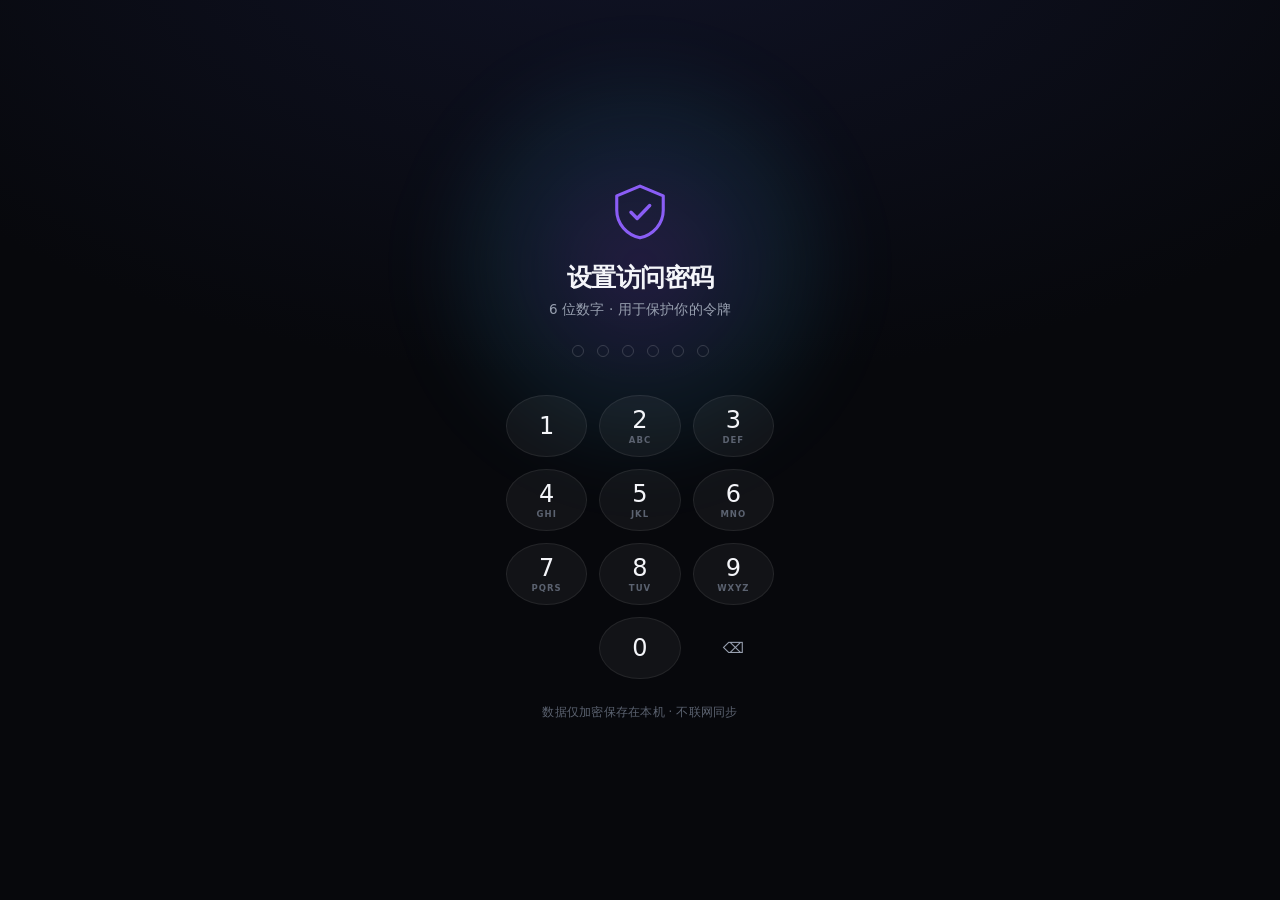
==== docs/index.html @ 22f5295c "chore: 增加 docs/ 供 GitHub Pages 在线托管 Web 版" ====
<!DOCTYPE html>
<html lang="zh-CN">
<head>
<meta charset="UTF-8">
<meta name="viewport" content="width=device-width, initial-scale=1, viewport-fit=cover, maximum-scale=1, user-scalable=no">
<meta name="theme-color" content="#08090d">
<meta name="apple-mobile-web-app-capable" content="yes">
<meta name="apple-mobile-web-app-status-bar-style" content="black-translucent">
<meta name="apple-mobile-web-app-title" content="令牌库">
<meta name="mobile-web-app-capable" content="yes">
<meta name="format-detection" content="telephone=no">
<title>令牌库 · TokenVault</title>
<link rel="manifest" href="manifest.webmanifest">
<link rel="icon" href="icon.svg" type="image/svg+xml">
<link rel="apple-touch-icon" href="icon.svg">
<link rel="stylesheet" href="styles.css">
</head>
<body>

<!-- ══════════════ 启动/解锁层 ══════════════ -->
<div id="lockScreen" class="lock-screen">
  <div class="lock-aura"></div>
  <div class="lock-inner">
    <div class="brand-mark" id="brandMark">
      <svg viewBox="0 0 48 48" fill="none" aria-hidden="true">
        <defs>
          <linearGradient id="bg1" x1="0" y1="0" x2="48" y2="48">
            <stop offset="0" stop-color="#8b5cf6"/>
            <stop offset="1" stop-color="#38bdf8"/>
          </linearGradient>
        </defs>
        <path d="M24 4 6 11.5v11.2C6 33.1 13.6 41.6 24 44c10.4-2.4 18-10.9 18-21.3V11.5L24 4Z"
              stroke="url(#bg1)" stroke-width="2.4" stroke-linejoin="round"/>
        <path d="M17 24.2l4.8 4.8L31.5 19" stroke="url(#bg1)" stroke-width="2.6"
              stroke-linecap="round" stroke-linejoin="round"/>
      </svg>
    </div>

    <h1 class="lock-title" id="lockTitle">令牌库</h1>
    <p class="lock-sub" id="lockSub">输入访问密码</p>

    <div class="pin-dots" id="pinDots">
      <i></i><i></i><i></i><i></i><i></i><i></i>
    </div>
    <div class="pin-error" id="pinError"></div>

    <div class="keypad" id="keypad">
      <button data-k="1">1</button>
      <button data-k="2">2<em>ABC</em></button>
      <button data-k="3">3<em>DEF</em></button>
      <button data-k="4">4<em>GHI</em></button>
      <button data-k="5">5<em>JKL</em></button>
      <button data-k="6">6<em>MNO</em></button>
      <button data-k="7">7<em>PQRS</em></button>
      <button data-k="8">8<em>TUV</em></button>
      <button data-k="9">9<em>WXYZ</em></button>
      <button data-k="bio" class="key-ghost" id="bioBtn" hidden>指纹</button>
      <button data-k="0" data-zero>0</button>
      <button data-k="del" class="key-ghost">⌫</button>
    </div>
    <p class="lock-foot">数据仅加密保存在本机 · 不联网同步</p>
  </div>
</div>

<!-- ══════════════ 主应用 ══════════════ -->
<div id="app" class="app" hidden>

  <header class="topbar" id="topbar">
    <div class="topbar-row">
      <div class="topbar-title">
        <span class="eyebrow" id="eyebrow">全部令牌</span>
        <h1 id="pageTitle">令牌库<span class="count" id="vaultCount">0</span></h1>
      </div>
      <div class="topbar-actions">
        <button class="icon-btn" id="searchBtn" aria-label="搜索">
          <svg viewBox="0 0 24 24"><circle cx="11" cy="11" r="7"/><path d="M20 20l-3.6-3.6"/></svg>
        </button>
        <button class="icon-btn" id="settingsBtn" aria-label="设置">
          <svg viewBox="0 0 24 24"><circle cx="12" cy="12" r="3.2"/>
            <path d="M19.4 14.2a1.7 1.7 0 0 0 .34 1.87l.06.06a2 2 0 1 1-2.84 2.84l-.06-.06a1.7 1.7 0 0 0-1.87-.34 1.7 1.7 0 0 0-1.03 1.56V21a2 2 0 1 1-4 0v-.09A1.7 1.7 0 0 0 8.9 19.3a1.7 1.7 0 0 0-1.87.34l-.06.06a2 2 0 1 1-2.84-2.84l.06-.06a1.7 1.7 0 0 0 .34-1.87 1.7 1.7 0 0 0-1.56-1.03H3a2 2 0 1 1 0-4h.09A1.7 1.7 0 0 0 4.7 8.9a1.7 1.7 0 0 0-.34-1.87l-.06-.06a2 2 0 1 1 2.84-2.84l.06.06a1.7 1.7 0 0 0 1.87.34H9.1a1.7 1.7 0 0 0 1.03-1.56V3a2 2 0 1 1 4 0v.09a1.7 1.7 0 0 0 1.03 1.56 1.7 1.7 0 0 0 1.87-.34l.06-.06a2 2 0 1 1 2.84 2.84l-.06.06a1.7 1.7 0 0 0-.34 1.87v.09a1.7 1.7 0 0 0 1.56 1.03H21a2 2 0 1 1 0 4h-.09a1.7 1.7 0 0 0-1.51 1.03Z"/>
          </svg>
        </button>
      </div>
    </div>

    <div class="searchbar" id="searchbar" hidden>
      <svg class="sb-icon" viewBox="0 0 24 24"><circle cx="11" cy="11" r="7"/><path d="M20 20l-3.6-3.6"/></svg>
      <input id="searchInput" type="search" placeholder="搜索平台或账号…" autocomplete="off" spellcheck="false">
      <button class="sb-clear" id="searchClear">取消</button>
    </div>

    <div class="chips" id="filterChips">
      <button class="chip is-on" data-filter="all">全部</button>
      <button class="chip" data-filter="favorite">收藏</button>
      <button class="chip" data-filter="code">动态码</button>
      <button class="chip" data-filter="note">密钥本</button>
    </div>
  </header>

  <main class="list" id="list"></main>

  <div class="empty" id="emptyState" hidden>
    <div class="empty-art">
      <svg viewBox="0 0 120 120" fill="none">
        <circle cx="60" cy="60" r="46" stroke="rgba(255,255,255,.07)" stroke-width="1.5"/>
        <circle cx="60" cy="60" r="32" stroke="rgba(255,255,255,.05)" stroke-width="1.5" stroke-dasharray="4 6"/>
        <rect x="42" y="52" width="36" height="30" rx="8" stroke="rgba(139,92,246,.55)" stroke-width="2"/>
        <path d="M50 52v-6a10 10 0 0 1 20 0v6" stroke="rgba(56,189,248,.6)" stroke-width="2" stroke-linecap="round"/>
        <circle cx="60" cy="66" r="3" fill="rgba(139,92,246,.8)"/>
      </svg>
    </div>
    <h2 id="emptyTitle">还没有令牌</h2>
    <p id="emptyDesc">点击右下角 + 添加你的第一个验证器</p>
  </div>

  <button class="fab" id="fab" aria-label="添加令牌">
    <svg viewBox="0 0 24 24"><path d="M12 5v14M5 12h14"/></svg>
  </button>

  <nav class="tabbar" id="tabbar">
    <button class="tab is-on" data-tab="vault">
      <svg viewBox="0 0 24 24"><rect x="3.5" y="4.5" width="17" height="15" rx="4"/><path d="M7.5 10h9M7.5 14.5h5.5"/></svg>
      <span>令牌</span>
    </button>
    <button class="tab" data-tab="generator">
      <svg viewBox="0 0 24 24"><path d="M12 3.5 4 7v5.5c0 4.6 3.4 8.3 8 9.5 4.6-1.2 8-4.9 8-9.5V7l-8-3.5Z"/><path d="M9.2 12.2l2 2 3.6-3.9"/></svg>
      <span>安全</span>
    </button>
    <button class="tab" data-tab="settings">
      <svg viewBox="0 0 24 24"><circle cx="12" cy="12" r="3.2"/><path d="M12 3v2.2M12 18.8V21M3 12h2.2M18.8 12H21M5.6 5.6l1.6 1.6M16.8 16.8l1.6 1.6M18.4 5.6l-1.6 1.6M7.2 16.8l-1.6 1.6"/></svg>
      <span>设置</span>
    </button>
  </nav>
</div>

<!-- ══════════════ 详情面板 ══════════════ -->
<div class="sheet-scrim" id="detailScrim" hidden></div>
<section class="sheet sheet-detail" id="detailSheet" hidden>
  <div class="sheet-grab"></div>
  <div class="detail-head">
    <div class="detail-icon" id="detailIcon"></div>
    <div class="detail-meta">
      <h2 id="detailName">—</h2>
      <p id="detailAccount">—</p>
    </div>
    <button class="icon-btn" id="detailClose" aria-label="关闭">
      <svg viewBox="0 0 24 24"><path d="M6 6l12 12M18 6L6 18"/></svg>
    </button>
  </div>

  <div class="detail-code-wrap" id="detailCodeWrap">
    <div class="detail-code" id="detailCode">000 000</div>
    <div class="detail-ring" id="detailRing">
      <svg viewBox="0 0 44 44">
        <circle class="ring-bg" cx="22" cy="22" r="18"/>
        <circle class="ring-fg" cx="22" cy="22" r="18" id="detailRingFg"/>
      </svg>
      <span id="detailRemain">30</span>
    </div>
  </div>
  <div class="detail-progress"><i id="detailBar"></i></div>
  <p class="detail-hint" id="detailHint">轻点验证码复制</p>

  <div class="detail-rows" id="detailRows"></div>

  <div class="detail-actions">
    <button class="btn btn-ghost" id="detailCopySecret">复制密钥</button>
    <button class="btn btn-ghost" id="detailEdit">编辑</button>
    <button class="btn btn-danger-ghost" id="detailDelete">删除</button>
  </div>
</section>

<!-- ══════════════ 添加/编辑面板 ══════════════ -->
<div class="sheet-scrim" id="editorScrim" hidden></div>
<section class="sheet sheet-editor" id="editorSheet" hidden>
  <div class="sheet-grab"></div>
  <div class="editor-head">
    <button class="text-btn" id="editorCancel">取消</button>
    <h2 id="editorTitle">添加令牌</h2>
    <button class="text-btn accent" id="editorSave">保存</button>
  </div>

  <div class="editor-scroll">
    <div class="seg" id="editorSeg">
      <button class="is-on" data-kind="code">动态验证码</button>
      <button data-kind="note">密钥笔记</button>
    </div>

    <label class="field-label">选择平台</label>
    <div class="platform-grid" id="platformGrid"></div>

    <div class="field">
      <label>名称 / 平台</label>
      <input id="fName" type="text" placeholder="例如 Google" autocomplete="off">
    </div>
    <div class="field">
      <label>账号</label>
      <input id="fAccount" type="text" placeholder="you@example.com" autocomplete="off" spellcheck="false">
    </div>

    <div class="field" id="secretField">
      <label>密钥 <em id="secretHint">Base32，空格自动忽略</em></label>
      <div class="input-with-btn">
        <input id="fSecret" type="text" placeholder="JBSWY3DPEHPK3PXP" autocomplete="off"
               spellcheck="false" autocapitalize="characters">
        <button class="mini-btn" id="pasteSecret">粘贴</button>
      </div>
    </div>

    <div class="field" id="noteField" hidden>
      <label>内容</label>
      <textarea id="fNote" rows="6" placeholder="API Key / 恢复码 / 备注…" spellcheck="false"></textarea>
    </div>

    <button class="adv-toggle" id="advToggle">
      <span>高级参数</span>
      <svg viewBox="0 0 24 24"><path d="M6 9l6 6 6-6"/></svg>
    </button>
    <div class="adv-body" id="advBody" hidden>
      <div class="adv-grid">
        <div class="field">
          <label>位数</label>
          <select id="fDigits">
            <option value="6">6 位</option>
            <option value="8">8 位</option>
            <option value="5">5 位（Steam）</option>
          </select>
        </div>
        <div class="field">
          <label>周期（秒）</label>
          <select id="fPeriod">
            <option value="30">30 秒</option>
            <option value="60">60 秒</option>
          </select>
        </div>
      </div>
      <div class="field">
        <label>算法</label>
        <select id="fAlgo">
          <option value="SHA1">SHA-1（默认）</option>
          <option value="SHA256">SHA-256</option>
          <option value="SHA512">SHA-512</option>
        </select>
      </div>
    </div>
  </div>
</section>

<!-- ══════════════ 设置面板 ══════════════ -->
<div class="modal-scrim" id="modalScrim" hidden>
  <div class="modal" id="modal">
    <h3 id="modalTitle">标题</h3>
    <p id="modalBody">内容</p>
    <div class="modal-input-wrap" id="modalInputWrap" hidden>
      <input id="modalInput" type="password" autocomplete="off">
    </div>
    <div class="modal-actions">
      <button class="btn btn-ghost" id="modalCancel">取消</button>
      <button class="btn btn-primary" id="modalOk">确定</button>
    </div>
  </div>
</div>

<div class="toast-stack" id="toastStack"></div>

<script src="app.js"></script>
<script>
  // 仅在 https/localhost 下注册离线缓存（file:// 不支持 SW）
  if ('serviceWorker' in navigator && window.isSecureContext && location.protocol.startsWith('http')) {
    window.addEventListener('load', () => {
      navigator.serviceWorker.register('sw.js').catch(() => {});
    });
  }
</script>
</body>
</html>
---- docs/styles.css ----
/* ═══════════════════════════════════════════════════
   令牌库 TokenVault — Design System
   ═══════════════════════════════════════════════════ */

*, *::before, *::after { box-sizing: border-box; -webkit-tap-highlight-color: transparent; }

/* hidden 属性必须永远生效——面板都设了 display:flex/grid，会覆盖默认的 display:none */
[hidden] { display: none !important; }

:root {
  --bg:        #07080c;
  --bg-grad-1: #101326;
  --bg-grad-2: #071018;
  --surface:      rgba(255,255,255,.048);
  --surface-hi:   rgba(255,255,255,.085);
  --surface-sink: rgba(255,255,255,.025);
  --border:       rgba(255,255,255,.075);
  --border-hi:    rgba(255,255,255,.16);
  --text:   #f4f5f9;
  --text-2: #98a0b0;
  --text-3: #5b6270;
  --accent:   #8b5cf6;
  --accent-2: #38bdf8;
  --accent-soft: rgba(139,92,246,.16);
  --danger: #ff5f6d;
  --ok:     #2fd6a3;
  --warn:   #fbbf24;
  --r-xs: 10px; --r-sm: 14px; --r-md: 20px; --r-lg: 26px; --r-xl: 34px;
  --shadow-card: 0 1px 0 rgba(255,255,255,.055) inset, 0 10px 30px -12px rgba(0,0,0,.85);
  --shadow-float: 0 24px 60px -20px rgba(0,0,0,.9), 0 1px 0 rgba(255,255,255,.07) inset;
  --ease: cubic-bezier(.22,1,.36,1);
  --ease-in-out: cubic-bezier(.65,0,.35,1);
  --safe-top: env(safe-area-inset-top, 0px);
  --safe-bottom: env(safe-area-inset-bottom, 0px);
  --font: -apple-system, BlinkMacSystemFont, "SF Pro Display", "Segoe UI Variable",
          "Segoe UI", "PingFang SC", "Hiragino Sans GB", "Microsoft YaHei UI",
          system-ui, sans-serif;
  --mono: "SF Mono", ui-monospace, "JetBrains Mono", "Cascadia Mono", Menlo, monospace;
}

html[data-theme="light"] {
  --bg:        #f6f7fb;
  --bg-grad-1: #e8ecfb;
  --bg-grad-2: #f2f9ff;
  --surface:      rgba(255,255,255,.82);
  --surface-hi:   rgba(255,255,255,.95);
  --surface-sink: rgba(15,23,42,.035);
  --border:       rgba(15,23,42,.075);
  --border-hi:    rgba(15,23,42,.14);
  --text:   #10131c;
  --text-2: #5c6575;
  --text-3: #98a1b1;
  --accent:   #6d3ff5;
  --accent-2: #0ea5e9;
  --accent-soft: rgba(109,63,245,.1);
  --shadow-card: 0 1px 0 rgba(255,255,255,.9) inset, 0 8px 24px -14px rgba(15,23,42,.35);
  --shadow-float: 0 24px 60px -24px rgba(15,23,42,.4), 0 1px 0 rgba(255,255,255,.8) inset;
}

html, body {
  margin: 0; padding: 0; height: 100%;
  background: var(--bg);
  color: var(--text);
  font-family: var(--font);
  overscroll-behavior: none;
  -webkit-font-smoothing: antialiased;
  text-rendering: optimizeLegibility;
}

body::before {
  content: ""; position: fixed; inset: -30% -10% auto -10%; height: 90vh; z-index: -2;
  background:
    radial-gradient(46% 58% at 22% 8%,  var(--bg-grad-1) 0%, transparent 70%),
    radial-gradient(48% 52% at 84% 2%,  var(--bg-grad-2) 0%, transparent 68%);
  filter: blur(46px); opacity: .95; pointer-events: none;
}
html[data-theme="light"] body::before { opacity: .8; }

button, input, select, textarea { font-family: inherit; color: inherit; }
button { border: 0; background: none; cursor: pointer; padding: 0; }
input, textarea, select { -webkit-appearance: none; appearance: none; }
::-webkit-scrollbar { width: 0; height: 0; }

/* ─────────── 锁屏 ─────────── */
.lock-screen {
  position: fixed; inset: 0; z-index: 900; display: grid; place-items: center;
  padding: calc(var(--safe-top) + 20px) 24px calc(var(--safe-bottom) + 20px);
  background: radial-gradient(120% 90% at 50% -10%, var(--bg-grad-1) 0%, var(--bg) 58%);
  transition: opacity .42s var(--ease), transform .42s var(--ease);
}
.lock-screen.is-out { opacity: 0; transform: scale(1.04); pointer-events: none; }
.lock-aura {
  position: absolute; width: 460px; height: 460px; top: 4%; left: 50%; translate: -50% 0;
  background: radial-gradient(circle, rgba(139,92,246,.22) 0%, rgba(56,189,248,.09) 42%, transparent 68%);
  filter: blur(30px); pointer-events: none; animation: auraPulse 7s var(--ease-in-out) infinite;
}
@keyframes auraPulse { 0%,100% { opacity: .7; transform: scale(1); } 50% { opacity: 1; transform: scale(1.1); } }

.lock-inner { width: 100%; max-width: 320px; display: flex; flex-direction: column; align-items: center; position: relative; }
.brand-mark { width: 62px; height: 62px; margin-bottom: 18px; }
.brand-mark svg { width: 100%; height: 100%; }
.brand-mark.shake { animation: shake .42s var(--ease-in-out); }
@keyframes shake {
  0%,100% { transform: translateX(0); } 20% { transform: translateX(-9px); }
  40% { transform: translateX(8px); } 60% { transform: translateX(-5px); } 80% { transform: translateX(4px); }
}
.lock-title { margin: 0; font-size: 25px; font-weight: 680; letter-spacing: -.02em; }
.lock-sub { margin: 7px 0 26px; font-size: 13.5px; color: var(--text-2); letter-spacing: .01em; }

.pin-dots { display: flex; gap: 13px; margin-bottom: 10px; }
.pin-dots i {
  width: 12px; height: 12px; border-radius: 50%; background: transparent;
  border: 1.6px solid var(--border-hi); transition: all .2s var(--ease);
}
.pin-dots i.on { background: var(--text); border-color: var(--text); transform: scale(1.14); }
.pin-dots.err i { border-color: var(--danger); background: rgba(255,95,109,.22); animation: dotErr .4s; }
@keyframes dotErr { 0%,100% { transform: scale(1); } 50% { transform: scale(1.3); } }
.pin-error { height: 16px; font-size: 12px; color: var(--danger); margin-bottom: 12px; letter-spacing: .01em; }

.keypad { display: grid; grid-template-columns: repeat(3, 1fr); gap: 12px; width: 100%; max-width: 268px; }
.keypad button {
  height: 62px; border-radius: 50%; font-size: 24px; font-weight: 400;
  background: var(--surface); border: 1px solid var(--border);
  color: var(--text); display: flex; flex-direction: column; align-items: center; justify-content: center;
  transition: transform .13s var(--ease), background .16s, border-color .16s;
  user-select: none;
}
.keypad button em {
  font-style: normal; font-size: 8.5px; letter-spacing: .12em; color: var(--text-3);
  margin-top: 1px; font-weight: 600;
}
.keypad button:active { transform: scale(.92); background: var(--surface-hi); border-color: var(--border-hi); }
.keypad .key-ghost { font-size: 15px; color: var(--text-2); background: transparent; border-color: transparent; }
.keypad .key-ghost:active { background: var(--surface); }
.keypad button[data-zero] { grid-column: 2; }
.lock-foot { margin: 26px 0 0; font-size: 11.5px; color: var(--text-3); letter-spacing: .02em; }

/* ─────────── 应用骨架 ─────────── */
.app { min-height: 100%; display: flex; flex-direction: column; padding-bottom: calc(96px + var(--safe-bottom)); }

.topbar {
  position: sticky; top: 0; z-index: 40;
  padding: calc(var(--safe-top) + 14px) 18px 8px;
  background: linear-gradient(to bottom, var(--bg) 46%, color-mix(in srgb, var(--bg) 72%, transparent) 82%, transparent);
  backdrop-filter: blur(18px) saturate(150%);
  -webkit-backdrop-filter: blur(18px) saturate(150%);
  transition: box-shadow .25s;
}
.topbar.is-scrolled { box-shadow: 0 1px 0 var(--border); }
.topbar-row { display: flex; align-items: flex-end; justify-content: space-between; gap: 12px; }
.eyebrow {
  display: block; font-size: 11px; font-weight: 620; letter-spacing: .1em;
  text-transform: uppercase; color: var(--text-3); margin-bottom: 3px;
}
.topbar-title h1 {
  margin: 0; font-size: 27px; font-weight: 700; letter-spacing: -.033em;
  display: flex; align-items: baseline; gap: 9px; line-height: 1.12;
}
.count {
  font-size: 12px; font-weight: 620; color: var(--text-2);
  background: var(--surface); border: 1px solid var(--border);
  padding: 2px 8px; border-radius: 999px; letter-spacing: 0;
  font-variant-numeric: tabular-nums; translate: 0 -2px;
}
.topbar-actions { display: flex; gap: 7px; padding-bottom: 3px; }
.icon-btn {
  width: 38px; height: 38px; border-radius: 50%; display: grid; place-items: center;
  background: var(--surface); border: 1px solid var(--border);
  transition: transform .14s var(--ease), background .16s;
}
.icon-btn:active { transform: scale(.9); background: var(--surface-hi); }
.icon-btn svg {
  width: 18px; height: 18px; fill: none; stroke: var(--text-2);
  stroke-width: 1.9; stroke-linecap: round; stroke-linejoin: round;
}
.app:not([hidden]) .icon-btn svg { stroke: var(--text-2); }

/* 搜索条 */
.searchbar {
  display: flex; align-items: center; gap: 9px; margin-top: 12px;
  background: var(--surface); border: 1px solid var(--border);
  border-radius: var(--r-sm); padding: 0 12px; height: 42px;
  animation: slideDown .28s var(--ease);
}
@keyframes slideDown { from { opacity: 0; transform: translateY(-8px); } }
.sb-icon { width: 16px; height: 16px; flex: none; fill: none; stroke: var(--text-3); stroke-width: 2; stroke-linecap: round; }
#searchInput {
  flex: 1; min-width: 0; background: none; border: 0; outline: none;
  font-size: 14.5px; color: var(--text); padding: 0;
}
#searchInput::placeholder { color: var(--text-3); }
.sb-clear { font-size: 13px; color: var(--accent-2); font-weight: 560; flex: none; }

/* 过滤 chips */
.chips { display: flex; gap: 7px; margin-top: 12px; overflow-x: auto; padding-bottom: 2px; scrollbar-width: none; }
.chip {
  flex: none; font-size: 13px; font-weight: 560; padding: 7px 15px; border-radius: 999px;
  background: var(--surface-sink); border: 1px solid var(--border); color: var(--text-2);
  transition: all .18s var(--ease);
}
.chip.is-on {
  background: var(--text); border-color: var(--text); color: var(--bg); font-weight: 620;
}
html[data-theme="light"] .chip.is-on { color: #fff; }
.chip:active { transform: scale(.95); }

/* ─────────── 列表 ─────────── */
.list {
  padding: 10px 16px 0; display: flex; flex-direction: column; gap: 10px;
  flex: 1;
}
.group-label {
  font-size: 11.5px; font-weight: 660; letter-spacing: .09em; text-transform: uppercase;
  color: var(--text-3); padding: 16px 4px 2px;
}

.card {
  position: relative; display: flex; align-items: center; gap: 13px;
  padding: 14px 14px 14px 13px;
  background: var(--surface); border: 1px solid var(--border);
  border-radius: var(--r-md); box-shadow: var(--shadow-card);
  transition: transform .16s var(--ease), background .18s, border-color .18s;
  animation: cardIn .4s var(--ease) backwards;
  overflow: hidden;
}
@keyframes cardIn { from { opacity: 0; transform: translateY(12px) scale(.98); } }
.card:active { transform: scale(.978); background: var(--surface-hi); border-color: var(--border-hi); }
.card::after {
  content: ""; position: absolute; inset: 0; border-radius: inherit; pointer-events: none;
  background: linear-gradient(180deg, rgba(255,255,255,.045), transparent 42%);
  opacity: 1;
}
html[data-theme="light"] .card::after { background: linear-gradient(180deg, rgba(255,255,255,.6), transparent 46%); }

.card.is-fav::before {
  content: ""; position: absolute; left: 0; top: 18%; bottom: 18%; width: 3px;
  border-radius: 0 3px 3px 0; background: linear-gradient(var(--accent), var(--accent-2));
}

.pf-icon {
  flex: none; width: 42px; height: 42px; border-radius: 13px;
  display: grid; place-items: center; position: relative; z-index: 1;
  background: var(--icon-bg, var(--surface-hi));
  box-shadow: 0 1px 0 rgba(255,255,255,.14) inset, 0 4px 12px -6px rgba(0,0,0,.7);
}
.pf-icon svg { width: 23px; height: 23px; display: block; }

.card-body { flex: 1; min-width: 0; position: relative; z-index: 1; }
.card-name {
  font-size: 15px; font-weight: 610; letter-spacing: -.012em;
  white-space: nowrap; overflow: hidden; text-overflow: ellipsis; line-height: 1.3;
}
.card-acct {
  font-size: 12.5px; color: var(--text-2); margin-top: 2px;
  white-space: nowrap; overflow: hidden; text-overflow: ellipsis; letter-spacing: .004em;
}
.card-right { display: flex; align-items: center; gap: 11px; position: relative; z-index: 1; flex: none; }

.card-code {
  font-family: var(--mono); font-size: 21px; font-weight: 560; letter-spacing: .055em;
  font-variant-numeric: tabular-nums; color: var(--text);
  transition: color .2s, opacity .2s, filter .2s;
  white-space: nowrap;
  display: flex; align-items: baseline; gap: 9px;
}
.card-code.warn { color: var(--warn); }
.card-code.danger { color: var(--danger); }
.card-code.masked { filter: blur(6px); opacity: .5; }
.card-code.note-code { font-family: var(--font); font-size: 13px; letter-spacing: 0; color: var(--text-3); font-weight: 500; }

.ring { width: 38px; height: 38px; position: relative; flex: none; margin-left: 2px; }
.ring svg { width: 100%; height: 100%; transform: rotate(-90deg); }
.ring circle { fill: none; stroke-width: 3.2; stroke-linecap: round; }
.ring .ring-bg { stroke: rgba(148,163,184,.26); }
html[data-theme="light"] .ring .ring-bg { stroke: rgba(15,23,42,.13); }
.ring .ring-fg { stroke: var(--accent-2); transition: stroke-dashoffset .25s linear, stroke .3s; }
.ring.warn .ring-fg { stroke: var(--warn); }
.ring.danger .ring-fg { stroke: var(--danger); }

/* 空状态 */
.empty { flex: 1; display: grid; place-items: center; text-align: center; padding: 40px 30px 90px; }
.empty-art { width: 130px; height: 130px; margin: 0 auto 20px; animation: floaty 4.5s var(--ease-in-out) infinite; }
@keyframes floaty { 0%,100% { transform: translateY(0); } 50% { transform: translateY(-9px); } }
.empty-art svg { width: 100%; height: 100%; }
.empty h2 { margin: 0 0 8px; font-size: 18px; font-weight: 640; letter-spacing: -.02em; }
.empty p { margin: 0; font-size: 13.5px; color: var(--text-2); line-height: 1.6; max-width: 260px; }

/* FAB */
.fab {
  position: fixed; right: 20px; bottom: calc(88px + var(--safe-bottom)); z-index: 60;
  width: 56px; height: 56px; border-radius: 19px;
  display: grid; place-items: center;
  background: linear-gradient(140deg, var(--accent), var(--accent-2));
  box-shadow: 0 12px 32px -8px rgba(139,92,246,.6), 0 1px 0 rgba(255,255,255,.3) inset;
  transition: transform .18s var(--ease), box-shadow .2s;
}
.fab:active { transform: scale(.9) rotate(90deg); box-shadow: 0 6px 18px -6px rgba(139,92,246,.5); }
.fab svg { width: 25px; height: 25px; fill: none; stroke: #fff; stroke-width: 2.4; stroke-linecap: round; }

/* 底部标签栏 */
.tabbar {
  position: fixed; left: 50%; translate: -50% 0; bottom: calc(14px + var(--safe-bottom)); z-index: 55;
  width: max-content;
  display: flex; gap: 3px; padding: 5px;
  background: color-mix(in srgb, var(--bg) 74%, transparent);
  border: 1px solid var(--border); border-radius: 999px;
  backdrop-filter: blur(26px) saturate(180%);
  -webkit-backdrop-filter: blur(26px) saturate(180%);
  box-shadow: 0 16px 40px -14px rgba(0,0,0,.8), 0 1px 0 rgba(255,255,255,.06) inset;
}
html[data-theme="light"] .tabbar { background: rgba(255,255,255,.8); box-shadow: 0 16px 40px -18px rgba(15,23,42,.35), 0 1px 0 rgba(255,255,255,.9) inset; }
.tab {
  display: flex; flex-direction: column; align-items: center; gap: 2px;
  padding: 7px 20px; border-radius: 999px; transition: all .2s var(--ease);
  white-space: nowrap; flex: none;
}
.tab svg { width: 20px; height: 20px; fill: none; stroke: var(--text-3); stroke-width: 1.85; stroke-linecap: round; stroke-linejoin: round; transition: stroke .2s; }
.tab span { font-size: 10px; font-weight: 600; color: var(--text-3); letter-spacing: .01em; transition: color .2s; white-space: nowrap; }
.tab.is-on { background: var(--surface-hi); box-shadow: 0 2px 8px -3px rgba(0,0,0,.5); }
html[data-theme="light"] .tab.is-on { background: #fff; box-shadow: 0 2px 10px -2px rgba(15,23,42,.18), 0 0 0 1px rgba(15,23,42,.06); }
.tab.is-on svg { stroke: var(--text); }
.tab.is-on span { color: var(--text); }

/* ─────────── 底部面板 (Sheet) ─────────── */
.sheet-scrim {
  position: fixed; inset: 0; z-index: 700; background: rgba(0,0,0,.62);
  backdrop-filter: blur(6px); -webkit-backdrop-filter: blur(6px);
  animation: fadeIn .26s var(--ease);
}
html[data-theme="light"] .sheet-scrim { background: rgba(15,23,42,.32); }
@keyframes fadeIn { from { opacity: 0; } }

.sheet {
  position: fixed; z-index: 710; left: 0; right: 0; bottom: 0;
  max-height: 92vh; display: flex; flex-direction: column;
  background: color-mix(in srgb, var(--bg) 90%, var(--surface-hi));
  border-radius: var(--r-xl) var(--r-xl) 0 0;
  border-top: 1px solid var(--border-hi);
  box-shadow: var(--shadow-float);
  padding-bottom: var(--safe-bottom);
  animation: sheetUp .42s var(--ease);
  will-change: transform;
}
html[data-theme="light"] .sheet { background: #fff; }
@keyframes sheetUp { from { transform: translateY(102%); } }
.sheet.is-closing { animation: sheetDown .3s var(--ease-in-out) forwards; }
@keyframes sheetDown { to { transform: translateY(102%); } }
.sheet-grab {
  width: 38px; height: 4px; border-radius: 99px; background: var(--border-hi);
  margin: 9px auto 0; flex: none;
}

/* 详情面板 */
.sheet-detail { padding: 0 20px 20px; }
.detail-head { display: flex; align-items: center; gap: 13px; padding: 16px 0 20px; }
.detail-icon { width: 52px; height: 52px; border-radius: 16px; display: grid; place-items: center; flex: none;
  background: var(--icon-bg, var(--surface-hi)); box-shadow: 0 1px 0 rgba(255,255,255,.16) inset; }
.detail-icon svg { width: 28px; height: 28px; }
.detail-meta { flex: 1; min-width: 0; }
.detail-meta h2 { margin: 0; font-size: 19px; font-weight: 660; letter-spacing: -.024em;
  white-space: nowrap; overflow: hidden; text-overflow: ellipsis; }
.detail-meta p { margin: 3px 0 0; font-size: 13px; color: var(--text-2);
  white-space: nowrap; overflow: hidden; text-overflow: ellipsis; }

.detail-code-wrap { display: flex; align-items: center; justify-content: center; gap: 20px; padding: 12px 0 8px; }
.detail-code {
  font-family: var(--mono); font-size: 46px; font-weight: 560; letter-spacing: .075em;
  font-variant-numeric: tabular-nums; line-height: 1;
  display: flex; align-items: baseline; gap: 17px;
  color: var(--text);
  text-shadow: 0 0 34px color-mix(in srgb, var(--accent) 40%, transparent);
  transition: color .2s;
}
.detail-code.warn { color: var(--warn); text-shadow: 0 0 34px color-mix(in srgb, var(--warn) 46%, transparent); }
.detail-code.danger { color: var(--danger); text-shadow: 0 0 34px color-mix(in srgb, var(--danger) 50%, transparent); }
.detail-ring { width: 46px; height: 46px; position: relative; flex: none; }
.detail-ring svg { width: 100%; height: 100%; transform: rotate(-90deg); }
.detail-ring circle { fill: none; stroke-width: 3; stroke-linecap: round; }
.detail-ring .ring-bg { stroke: rgba(148,163,184,.26); }
html[data-theme="light"] .detail-ring .ring-bg { stroke: rgba(15,23,42,.13); }
.detail-ring .ring-fg { stroke: var(--accent-2); transition: stroke-dashoffset .25s linear, stroke .3s; }
.detail-ring.warn .ring-fg { stroke: var(--warn); }
.detail-ring.danger .ring-fg { stroke: var(--danger); }
.detail-ring span {
  position: absolute; inset: 0; display: grid; place-items: center;
  font-size: 12.5px; font-weight: 620; font-variant-numeric: tabular-nums; color: var(--text-2);
  transform: none;
}
.detail-progress { height: 3px; border-radius: 99px; background: var(--surface-hi); overflow: hidden; margin: 6px 2px 0; }
.detail-progress i { display: block; height: 100%; width: 100%; border-radius: 99px;
  background: linear-gradient(90deg, var(--accent), var(--accent-2)); transform-origin: left; }
.detail-hint { text-align: center; font-size: 12px; color: var(--text-3); margin: 12px 0 20px; }

.detail-rows { display: flex; flex-direction: column; gap: 1px; background: var(--border);
  border-radius: var(--r-sm); overflow: hidden; }
.detail-row { display: flex; align-items: center; justify-content: space-between; gap: 14px;
  padding: 13px 15px; background: color-mix(in srgb, var(--bg) 82%, var(--surface-hi)); }
.detail-row span { font-size: 13.5px; color: var(--text-2); flex: none; }
.detail-row b {
  font-size: 13px; font-weight: 560; font-family: var(--mono); color: var(--text);
  overflow: hidden; text-overflow: ellipsis; white-space: nowrap; text-align: right;
}
.detail-row b.note-val { font-family: var(--font); white-space: pre-wrap; word-break: break-all;
  text-align: left; max-height: 130px; overflow: auto; font-weight: 400; line-height: 1.55; }

.detail-actions { display: flex; gap: 9px; margin-top: 18px; }
.btn {
  flex: 1; height: 46px; border-radius: var(--r-sm); font-size: 14.5px; font-weight: 600;
  display: grid; place-items: center; transition: transform .14s var(--ease), background .16s;
  letter-spacing: -.005em;
}
.btn:active { transform: scale(.97); }
.btn-ghost { background: var(--surface); border: 1px solid var(--border); color: var(--text); }
.btn-primary { background: linear-gradient(140deg, var(--accent), var(--accent-2)); color: #fff;
  box-shadow: 0 8px 22px -10px rgba(139,92,246,.75); }
.btn-danger-ghost { background: rgba(255,95,109,.1); border: 1px solid rgba(255,95,109,.24); color: var(--danger); }

/* ─────────── 编辑器 ─────────── */
.sheet-editor { max-height: 94vh; }
.editor-head { display: flex; align-items: center; justify-content: space-between; gap: 12px;
  padding: 14px 18px 12px; flex: none; border-bottom: 1px solid var(--border); }
.editor-head h2 { margin: 0; font-size: 16px; font-weight: 640; letter-spacing: -.018em; }
.text-btn { font-size: 14.5px; font-weight: 560; color: var(--text-2); padding: 4px 2px; }
.text-btn.accent { color: var(--accent-2); font-weight: 640; }
.text-btn:active { opacity: .6; }

.editor-scroll { overflow-y: auto; -webkit-overflow-scrolling: touch; padding: 16px 18px 0; flex: 1; }

.seg { display: flex; gap: 3px; padding: 3px; background: var(--surface-sink);
  border: 1px solid var(--border); border-radius: 12px; margin-bottom: 20px; }
.seg button { flex: 1; height: 34px; border-radius: 9px; font-size: 13px; font-weight: 570;
  color: var(--text-2); transition: all .18s var(--ease); }
.seg button.is-on { background: var(--surface-hi); color: var(--text); font-weight: 630;
  box-shadow: 0 1px 3px rgba(0,0,0,.25); }
.seg-sm button { height: 28px; padding: 0 11px; font-size: 12px; flex: none; }

.field-label { display: block; font-size: 12px; font-weight: 640; letter-spacing: .05em;
  text-transform: uppercase; color: var(--text-3); margin-bottom: 11px; }

.platform-grid { display: grid; grid-template-columns: repeat(5, 1fr); gap: 9px; margin-bottom: 22px; }
.pf-opt {
  aspect-ratio: 1; border-radius: 15px; display: grid; place-items: center;
  background: var(--surface-sink); border: 1.5px solid transparent;
  transition: all .18s var(--ease); position: relative; overflow: hidden;
}
.pf-opt svg { width: 24px; height: 24px; transition: transform .2s var(--ease); }
.pf-opt.is-on { border-color: var(--accent); background: var(--accent-soft); }
.pf-opt.is-on svg { transform: scale(1.1); }
.pf-opt:active { transform: scale(.9); }

.field { margin-bottom: 15px; }
.field label { display: block; font-size: 12.5px; font-weight: 560; color: var(--text-2); margin-bottom: 7px; }
.field label em { font-style: normal; color: var(--text-3); font-weight: 400; font-size: 11.5px; margin-left: 5px; }
.field input, .field textarea, .field select {
  width: 100%; background: var(--surface-sink); border: 1px solid var(--border);
  border-radius: 12px; padding: 13px 14px; font-size: 15px; color: var(--text);
  outline: none; transition: border-color .18s, background .18s;
}
.field input:focus, .field textarea:focus, .field select:focus {
  border-color: color-mix(in srgb, var(--accent) 60%, transparent);
  background: var(--surface);
}
.field input::placeholder, .field textarea::placeholder { color: var(--text-3); }
.field textarea { resize: none; line-height: 1.6; font-family: var(--mono); font-size: 13.5px; }
.field input#fSecret { font-family: var(--mono); letter-spacing: .06em; font-size: 14px; }
.field select { background-image: url("data:image/svg+xml,%3Csvg xmlns='http://www.w3.org/2000/svg' viewBox='0 0 24 24' fill='none' stroke='%2398a0b0' stroke-width='2' stroke-linecap='round'%3E%3Cpath d='M6 9l6 6 6-6'/%3E%3C/svg%3E");
  background-repeat: no-repeat; background-position: right 13px center; background-size: 16px; padding-right: 38px; }

.input-with-btn { display: flex; gap: 8px; }
.input-with-btn input { flex: 1; }
.mini-btn {
  flex: none; padding: 0 15px; height: 46px; border-radius: 12px; font-size: 13px; font-weight: 580;
  background: var(--surface); border: 1px solid var(--border); color: var(--text);
  transition: transform .14s var(--ease), background .16s; white-space: nowrap;
}
.mini-btn:active { transform: scale(.94); background: var(--surface-hi); }

.adv-toggle {
  display: flex; align-items: center; justify-content: space-between; width: 100%;
  padding: 13px 0; font-size: 13.5px; font-weight: 560; color: var(--text-2);
  border-top: 1px solid var(--border); margin-top: 4px;
}
.adv-toggle svg { width: 17px; height: 17px; fill: none; stroke: var(--text-3); stroke-width: 2;
  stroke-linecap: round; transition: transform .25s var(--ease); }
.adv-toggle.is-open svg { transform: rotate(180deg); }
.adv-body { padding-bottom: 20px; animation: slideDown .25s var(--ease); }
.adv-grid { display: grid; grid-template-columns: 1fr 1fr; gap: 11px; }

/* ─────────── 设置 ─────────── */
.sheet-settings { max-height: 92vh; }
.set-group { margin-bottom: 24px; }
.set-group-label { font-size: 11.5px; font-weight: 660; letter-spacing: .09em;
  text-transform: uppercase; color: var(--text-3); padding: 0 2px 9px; }
.set-group > .set-row:first-of-type { border-top-left-radius: var(--r-sm); border-top-right-radius: var(--r-sm); }
.set-group > .set-row:last-of-type { border-bottom-left-radius: var(--r-sm); border-bottom-right-radius: var(--r-sm); }
.set-row { display: flex; align-items: center; justify-content: space-between; gap: 14px;
  padding: 14px 15px; background: var(--surface-sink); border: 1px solid var(--border);
  border-top: 0; }
.set-group > .set-row:first-of-type { border-top: 1px solid var(--border); }
.set-row-main { flex: 1; min-width: 0; }
.set-row-main span { display: block; font-size: 14px; font-weight: 540; letter-spacing: -.005em; }
.set-row-main em { display: block; font-style: normal; font-size: 11.5px; color: var(--text-3);
  margin-top: 3px; line-height: 1.4; }
.set-select { background: none; border: 0; font-size: 13px; font-weight: 560; color: var(--text-2);
  text-align: right; padding-right: 18px; outline: none;
  background-image: url("data:image/svg+xml,%3Csvg xmlns='http://www.w3.org/2000/svg' viewBox='0 0 24 24' fill='none' stroke='%235b6270' stroke-width='2.2' stroke-linecap='round'%3E%3Cpath d='M6 9l6 6 6-6'/%3E%3C/svg%3E");
  background-repeat: no-repeat; background-position: right 0 center; background-size: 15px;
  max-width: 45%; }
.set-select option { background: var(--bg); color: var(--text); }
.set-bottom-space { height: 34px; }

.switch { position: relative; width: 46px; height: 28px; flex: none; }
.switch input { position: absolute; opacity: 0; width: 100%; height: 100%; margin: 0; z-index: 2; }
.switch i { position: absolute; inset: 0; border-radius: 99px; background: var(--surface-hi);
  border: 1px solid var(--border); transition: all .26s var(--ease); }
.switch i::after { content: ""; position: absolute; top: 3px; left: 3px; width: 20px; height: 20px;
  border-radius: 50%; background: var(--text-2); transition: all .26s var(--ease);
  box-shadow: 0 1px 3px rgba(0,0,0,.35); }
.switch input:checked + i { background: linear-gradient(135deg, var(--accent), var(--accent-2));
  border-color: transparent; }
.switch input:checked + i::after { transform: translateX(18px); background: #fff; }

/* ─────────── Toast ─────────── */
.toast-stack {
  position: fixed; left: 50%; translate: -50% 0;
  bottom: calc(92px + var(--safe-bottom));
  z-index: 990; display: flex; flex-direction: column-reverse; gap: 8px; align-items: center;
  pointer-events: none; width: max-content; max-width: 90vw;
}
.toast {
  display: flex; align-items: center; gap: 9px;
  padding: 11px 17px; border-radius: 999px;
  background: color-mix(in srgb, var(--bg) 76%, transparent);
  border: 1px solid var(--border-hi);
  backdrop-filter: blur(20px) saturate(180%); -webkit-backdrop-filter: blur(20px) saturate(180%);
  font-size: 13.5px; font-weight: 560; letter-spacing: -.005em;
  box-shadow: 0 12px 32px -12px rgba(0,0,0,.9);
  animation: toastIn .34s var(--ease);
}
html[data-theme="light"] .toast { background: rgba(255,255,255,.94); box-shadow: 0 12px 32px -14px rgba(15,23,42,.4); }
.toast.is-out { animation: toastOut .26s var(--ease) forwards; }
@keyframes toastIn { from { opacity: 0; transform: translateY(14px) scale(.94); } }
@keyframes toastOut { to { opacity: 0; transform: translateY(10px) scale(.96); } }
.toast svg { width: 15px; height: 15px; flex: none; fill: none; stroke-width: 2.4;
  stroke-linecap: round; stroke-linejoin: round; }
.toast.ok svg { stroke: var(--ok); }
.toast.err svg { stroke: var(--danger); }
.toast.info svg { stroke: var(--accent-2); }

/* ─────────── Modal ─────────── */
.modal-scrim {
  position: fixed; inset: 0; z-index: 960; display: grid; place-items: center; padding: 24px;
  background: rgba(0,0,0,.6); backdrop-filter: blur(8px); -webkit-backdrop-filter: blur(8px);
  animation: fadeIn .22s var(--ease);
}
html[data-theme="light"] .modal-scrim { background: rgba(15,23,42,.3); }
.modal {
  width: 100%; max-width: 320px; background: color-mix(in srgb, var(--bg) 88%, var(--surface-hi));
  border: 1px solid var(--border-hi); border-radius: var(--r-lg);
  padding: 24px 22px 18px; box-shadow: var(--shadow-float);
  animation: modalIn .32s var(--ease);
}
html[data-theme="light"] .modal { background: #fff; }
@keyframes modalIn { from { opacity: 0; transform: scale(.92) translateY(12px); } }
.modal h3 { margin: 0 0 9px; font-size: 16.5px; font-weight: 650; letter-spacing: -.02em; }
.modal p { margin: 0 0 18px; font-size: 13.5px; color: var(--text-2); line-height: 1.6; }
.modal-input-wrap { margin-bottom: 16px; }
.modal-input-wrap input {
  width: 100%; background: var(--surface-sink); border: 1px solid var(--border);
  border-radius: 12px; padding: 12px 14px; font-size: 15px; outline: none; color: var(--text);
}
.modal-input-wrap input:focus { border-color: color-mix(in srgb, var(--accent) 60%, transparent); }
.modal-actions { display: flex; gap: 9px; }

/* ─────────── 安全 / 生成器页 ─────────── */
.page { padding: 18px 16px calc(150px + var(--safe-bottom)); }
.hero-card {
  border-radius: var(--r-lg); padding: 22px; margin-bottom: 16px;
  background: linear-gradient(150deg, rgba(139,92,246,.16), rgba(56,189,248,.07) 60%, transparent);
  border: 1px solid var(--border-hi); box-shadow: var(--shadow-card);
  position: relative; overflow: hidden;
}
.hero-card::after {
  content: ""; position: absolute; width: 200px; height: 200px; right: -60px; top: -80px;
  background: radial-gradient(circle, rgba(56,189,248,.24), transparent 66%); filter: blur(22px);
}
.hero-card h2 { margin: 0 0 6px; font-size: 18px; font-weight: 660; letter-spacing: -.024em; position: relative; }
.hero-card p { margin: 0; font-size: 13px; color: var(--text-2); line-height: 1.65; position: relative; }

.tool-card {
  background: var(--surface-sink); border: 1px solid var(--border);
  border-radius: var(--r-md); padding: 16px; margin-bottom: 11px;
}
.tool-card h3 { margin: 0 0 4px; font-size: 14.5px; font-weight: 620; letter-spacing: -.012em; }
.tool-card > p { margin: 0 0 13px; font-size: 12.5px; color: var(--text-3); line-height: 1.55; }
.gen-out {
  overflow-wrap: anywhere; word-break: break-word; line-height: 1.85;
  font-family: var(--mono); font-size: 15px; word-break: break-all; line-height: 1.6;
  padding: 12px 14px; border-radius: 11px; background: var(--bg); border: 1px solid var(--border);
  min-height: 46px; display: flex; align-items: center; color: var(--text); margin-bottom: 10px;
}
.gen-row { display: flex; gap: 8px; }
.gen-row .mini-btn { height: 40px; flex: 1; }

/* ─────────── 响应式 ─────────── */
@media (min-width: 620px) {
  .list { max-width: 620px; margin: 0 auto; width: 100%; padding-left: 0; padding-right: 0; }
  .topbar { max-width: 620px; margin: 0 auto; }
  .page { max-width: 620px; margin: 0 auto; }
  .sheet { left: 50%; translate: -50% 0; max-width: 560px; border-radius: var(--r-xl); bottom: 24px; }
  .sheet-detail { padding-bottom: 24px; }
  .empty { max-width: 620px; margin: 0 auto; }
}

@media (prefers-reduced-motion: reduce) {
  *, *::before, *::after { animation-duration: .01ms !important; transition-duration: .01ms !important; }
}
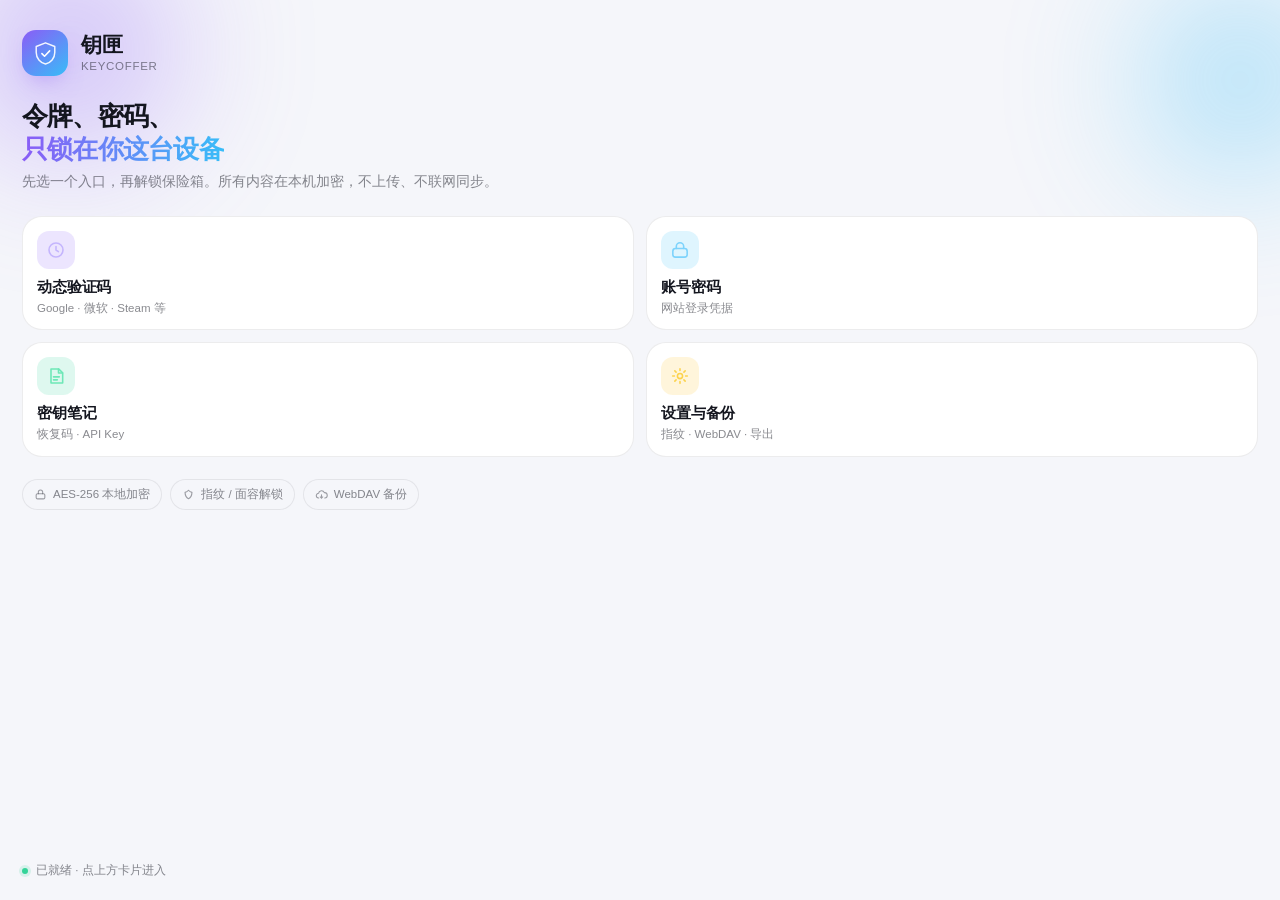
==== commit 573c38b1: "feat(1.4.0): 首屏主界面 + 图标纠错 + 自定义图标 + WebDAV 云备份 - 新增主界面首屏：四张入口卡，点哪个才加载 app.js 并进对应页；   首屏为内联 HTML/CSS" ====
--- a/docs/index.html
+++ b/docs/index.html
@@ -6,19 +6,204 @@
 <meta name="theme-color" content="#08090d">
 <meta name="apple-mobile-web-app-capable" content="yes">
 <meta name="apple-mobile-web-app-status-bar-style" content="black-translucent">
-<meta name="apple-mobile-web-app-title" content="令牌库">
+<meta name="apple-mobile-web-app-title" content="钥匣">
 <meta name="mobile-web-app-capable" content="yes">
 <meta name="format-detection" content="telephone=no">
-<title>令牌库 · TokenVault</title>
+<title>钥匣 · KeyCoffer — 令牌与密码保险箱</title>
 <link rel="manifest" href="manifest.webmanifest">
 <link rel="icon" href="icon.svg" type="image/svg+xml">
 <link rel="apple-touch-icon" href="icon.svg">
-<link rel="stylesheet" href="styles.css">
+<link rel="stylesheet" href="styles.css" media="print" onload="this.media='all'">
+<noscript><link rel="stylesheet" href="styles.css"></noscript>
+
+<!-- ══════════════ 首屏（内联样式，不等外部资源） ══════════════ -->
+<style>
+  :root {
+    --home-bg: #08090d;
+    --home-card: rgba(255, 255, 255, .045);
+    --home-line: rgba(255, 255, 255, .075);
+    --home-text: #eef1f7;
+    --home-dim: rgba(238, 241, 247, .52);
+    --home-a1: #8b5cf6;
+    --home-a2: #38bdf8;
+  }
+  @media (prefers-color-scheme: light) {
+    :root {
+      --home-bg: #f5f6fa;
+      --home-card: #ffffff;
+      --home-line: rgba(15, 18, 30, .08);
+      --home-text: #14161f;
+      --home-dim: rgba(20, 22, 31, .5);
+    }
+  }
+  html, body { margin: 0; padding: 0; background: var(--home-bg); }
+  #home {
+    position: fixed; inset: 0; z-index: 900;
+    display: flex; flex-direction: column;
+    padding: calc(env(safe-area-inset-top, 0px) + 30px) 22px calc(env(safe-area-inset-bottom, 0px) + 22px);
+    box-sizing: border-box;
+    background: var(--home-bg); color: var(--home-text);
+    font-family: -apple-system, BlinkMacSystemFont, "Segoe UI", "PingFang SC", "Microsoft YaHei", sans-serif;
+    overflow-y: auto; -webkit-overflow-scrolling: touch;
+    opacity: 1; transition: opacity .3s ease, transform .3s ease;
+  }
+  #home.is-out { opacity: 0; transform: scale(.985); pointer-events: none; }
+  #home[hidden] { display: none; }
+  .home-aura {
+    position: absolute; inset: 0; pointer-events: none; overflow: hidden;
+  }
+  .home-aura::before, .home-aura::after {
+    content: ''; position: absolute; border-radius: 50%; filter: blur(64px); opacity: .5;
+  }
+  .home-aura::before {
+    width: 320px; height: 320px; top: -110px; left: -90px;
+    background: radial-gradient(circle, var(--home-a1), transparent 68%);
+  }
+  .home-aura::after {
+    width: 300px; height: 300px; top: -70px; right: -110px;
+    background: radial-gradient(circle, var(--home-a2), transparent 68%);
+  }
+  .home-head { position: relative; display: flex; align-items: center; gap: 13px; }
+  .home-logo {
+    width: 46px; height: 46px; border-radius: 14px; flex: none;
+    background: linear-gradient(140deg, var(--home-a1), var(--home-a2));
+    display: grid; place-items: center;
+    box-shadow: 0 10px 26px -12px rgba(139, 92, 246, .8);
+  }
+  .home-logo svg { width: 27px; height: 27px; }
+  .home-title { font-size: 21px; font-weight: 680; letter-spacing: -.02em; line-height: 1.15; margin: 0; }
+  .home-title small { display: block; font-size: 11.5px; font-weight: 500; color: var(--home-dim); letter-spacing: .06em; margin-top: 3px; }
+  .home-hero {
+    position: relative; margin: 24px 0 18px;
+    font-size: 25.5px; font-weight: 700; letter-spacing: -.03em; line-height: 1.28;
+  }
+  .home-hero span {
+    background: linear-gradient(96deg, var(--home-a1), var(--home-a2));
+    -webkit-background-clip: text; background-clip: text; color: transparent;
+  }
+  .home-sub { position: relative; margin: -12px 0 22px; font-size: 13.5px; line-height: 1.65; color: var(--home-dim); }
+  .home-grid { position: relative; display: grid; grid-template-columns: 1fr 1fr; gap: 12px; }
+  .home-card {
+    -webkit-tap-highlight-color: transparent;
+    appearance: none; border: 1px solid var(--home-line); background: var(--home-card);
+    border-radius: 20px; padding: 14px 14px 13px; text-align: left; color: inherit;
+    font: inherit; cursor: pointer; display: flex; flex-direction: column; gap: 9px;
+    transition: transform .16s ease, border-color .2s ease, background .2s ease;
+    min-height: 96px; box-sizing: border-box;
+  }
+  .home-card:active { transform: scale(.972); border-color: rgba(139, 92, 246, .55); }
+  .home-card-ico {
+    width: 38px; height: 38px; border-radius: 12px; display: grid; place-items: center; flex: none;
+    background: rgba(139, 92, 246, .14); color: #c4b5fd;
+  }
+  .home-card-ico svg { width: 20px; height: 20px; }
+  .home-card[data-go="code"] .home-card-ico { background: rgba(139, 92, 246, .16); color: #c4b5fd; }
+  .home-card[data-go="login"] .home-card-ico { background: rgba(56, 189, 248, .16); color: #7dd3fc; }
+  .home-card[data-go="note"] .home-card-ico { background: rgba(52, 211, 153, .16); color: #6ee7b7; }
+  .home-card[data-go="settings"] .home-card-ico { background: rgba(251, 191, 36, .16); color: #fcd34d; }
+  .home-card b { font-size: 14.5px; font-weight: 640; letter-spacing: -.01em; display: block; }
+  .home-card em { font-size: 11.5px; color: var(--home-dim); font-style: normal; display: block; margin-top: 3px; line-height: 1.45; }
+  .home-tags {
+    position: relative; display: flex; flex-wrap: wrap; gap: 8px; margin-top: 22px;
+  }
+  .home-tags span {
+    display: inline-flex; align-items: center; gap: 6px;
+    padding: 7px 11px; border-radius: 999px;
+    background: rgba(255, 255, 255, .045); border: 1px solid var(--home-line);
+    font-size: 11.5px; color: var(--home-dim);
+  }
+  .home-tags svg { width: 13px; height: 13px; opacity: .8; flex: none; }
+  .home-foot {
+    position: relative; margin-top: auto; padding-top: 18px;
+    display: flex; align-items: center; gap: 8px;
+    font-size: 11.5px; color: var(--home-dim);
+  }
+  .home-dot { width: 6px; height: 6px; border-radius: 50%; background: #64748b; flex: none; transition: background .3s; }
+  .home-dot.ok { background: #34d399; box-shadow: 0 0 0 3px rgba(52, 211, 153, .16); }
+  .home-dot.load { background: #fbbf24; animation: homePulse 1.1s ease-in-out infinite; }
+  @keyframes homePulse { 0%, 100% { opacity: .35; } 50% { opacity: 1; } }
+  .home-spin {
+    width: 13px; height: 13px; border-radius: 50%; flex: none;
+    border: 1.6px solid rgba(139, 92, 246, .28); border-top-color: var(--home-a1);
+    animation: homeSpin .8s linear infinite;
+  }
+  @keyframes homeSpin { to { transform: rotate(360deg); } }
+  .home-spin[hidden] { display: none; }
+</style>
 </head>
 <body>
 
+<!-- ══════════════ 主界面（首屏，选择后才进功能） ══════════════ -->
+<div id="home">
+  <div class="home-aura"></div>
+
+  <div class="home-head">
+    <div class="home-logo">
+      <svg viewBox="0 0 48 48" fill="none" aria-hidden="true">
+        <path d="M24 5 7.5 11.5v10.7C7.5 32.4 14.7 40.4 24 42.8c9.3-2.4 16.5-10.4 16.5-20.6V11.5L24 5Z"
+              stroke="#fff" stroke-width="2.6" stroke-linejoin="round" opacity=".92"/>
+        <path d="M17.6 24.2l4.7 4.7 9.1-9.6" stroke="#fff" stroke-width="2.8"
+              stroke-linecap="round" stroke-linejoin="round"/>
+      </svg>
+    </div>
+    <h1 class="home-title">钥匣<small>KEYCOFFER</small></h1>
+  </div>
+
+  <h2 class="home-hero">令牌、密码、<br><span>只锁在你这台设备</span></h2>
+  <p class="home-sub">先选一个入口，再解锁保险箱。所有内容在本机加密，不上传、不联网同步。</p>
+
+  <div class="home-grid">
+    <button class="home-card" data-go="code">
+      <span class="home-card-ico">
+        <svg viewBox="0 0 24 24" fill="none" stroke="currentColor" stroke-width="1.9" stroke-linecap="round" stroke-linejoin="round">
+          <circle cx="12" cy="12" r="8.4"/><path d="M12 7.8V12l2.9 1.9"/>
+        </svg>
+      </span>
+      <span><b>动态验证码</b><em>Google · 微软 · Steam 等</em></span>
+    </button>
+    <button class="home-card" data-go="login">
+      <span class="home-card-ico">
+        <svg viewBox="0 0 24 24" fill="none" stroke="currentColor" stroke-width="1.9" stroke-linecap="round" stroke-linejoin="round">
+          <rect x="3.4" y="10.2" width="17.2" height="10.4" rx="3.2"/>
+          <path d="M7.6 10.2V7.6a4.4 4.4 0 0 1 8.8 0v2.6"/>
+        </svg>
+      </span>
+      <span><b>账号密码</b><em>网站登录凭据</em></span>
+    </button>
+    <button class="home-card" data-go="note">
+      <span class="home-card-ico">
+        <svg viewBox="0 0 24 24" fill="none" stroke="currentColor" stroke-width="1.9" stroke-linecap="round" stroke-linejoin="round">
+          <path d="M6 3.6h9.4L20 8.2v12.2H6z"/><path d="M15 3.6v4.8h4.8"/><path d="M9 13h7M9 16.6h4.6"/>
+        </svg>
+      </span>
+      <span><b>密钥笔记</b><em>恢复码 · API Key</em></span>
+    </button>
+    <button class="home-card" data-go="settings">
+      <span class="home-card-ico">
+        <svg viewBox="0 0 24 24" fill="none" stroke="currentColor" stroke-width="1.9" stroke-linecap="round" stroke-linejoin="round">
+          <circle cx="12" cy="12" r="3.1"/>
+          <path d="M12 3.2v2.1M12 18.7v2.1M3.2 12h2.1M18.7 12h2.1M5.8 5.8l1.5 1.5M16.7 16.7l1.5 1.5M18.2 5.8l-1.5 1.5M7.3 16.7l-1.5 1.5"/>
+        </svg>
+      </span>
+      <span><b>设置与备份</b><em>指纹 · WebDAV · 导出</em></span>
+    </button>
+  </div>
+
+  <div class="home-tags">
+    <span><svg viewBox="0 0 24 24" fill="none" stroke="currentColor" stroke-width="2" stroke-linecap="round" stroke-linejoin="round"><rect x="4" y="10.5" width="16" height="9.5" rx="2.6"/><path d="M8 10.5V7.8a4 4 0 0 1 8 0v2.7"/></svg>AES-256 本地加密</span>
+    <span><svg viewBox="0 0 24 24" fill="none" stroke="currentColor" stroke-width="2" stroke-linecap="round" stroke-linejoin="round"><path d="M12 4.2c2 2.6 4.2 3.6 6.4 3.9-.2 6-3 10.2-6.4 11.7-3.4-1.5-6.2-5.7-6.4-11.7 2.2-.3 4.4-1.3 6.4-3.9Z"/></svg>指纹 / 面容解锁</span>
+    <span><svg viewBox="0 0 24 24" fill="none" stroke="currentColor" stroke-width="2" stroke-linecap="round" stroke-linejoin="round"><path d="M7 18.4a4.3 4.3 0 0 1-.5-8.6 5.6 5.6 0 0 1 10.7-1.3A3.9 3.9 0 0 1 18 18.4"/><path d="M12 12.6v6.2M9.8 16.6 12 18.8l2.2-2.2"/></svg>WebDAV 备份</span>
+  </div>
+
+  <div class="home-foot">
+    <span class="home-spin" id="homeSpin" hidden></span>
+    <span class="home-dot" id="homeDot"></span>
+    <span id="homeStatus">正在加载…</span>
+  </div>
+</div>
+
 <!-- ══════════════ 启动/解锁层 ══════════════ -->
-<div id="lockScreen" class="lock-screen">
+<div id="lockScreen" class="lock-screen" hidden>
   <div class="lock-aura"></div>
   <div class="lock-inner">
     <div class="brand-mark" id="brandMark">
@@ -36,7 +221,7 @@
       </svg>
     </div>
 
-    <h1 class="lock-title" id="lockTitle">令牌库</h1>
+    <h1 class="lock-title" id="lockTitle">钥匣</h1>
     <p class="lock-sub" id="lockSub">输入访问密码</p>
 
     <div class="pin-dots" id="pinDots">
@@ -54,7 +239,17 @@
       <button data-k="7">7<em>PQRS</em></button>
       <button data-k="8">8<em>TUV</em></button>
       <button data-k="9">9<em>WXYZ</em></button>
-      <button data-k="bio" class="key-ghost" id="bioBtn" hidden>指纹</button>
+      <button data-k="bio" class="key-ghost key-bio" id="bioBtn" hidden aria-label="指纹解锁">
+        <svg viewBox="0 0 24 24" fill="none" stroke="currentColor" stroke-width="1.7"
+             stroke-linecap="round" stroke-linejoin="round">
+          <path d="M12 3.6a8.4 8.4 0 0 0-8.4 8.4v2.2"/>
+          <path d="M20.4 12A8.4 8.4 0 0 0 12 3.6"/>
+          <path d="M12 6.8A5.2 5.2 0 0 0 6.8 12v4.3"/>
+          <path d="M17.2 12A5.2 5.2 0 0 0 12 6.8"/>
+          <path d="M12 10a2 2 0 0 0-2 2v5.4"/>
+          <path d="M14 12a2 2 0 0 1 2 2v3.4"/>
+        </svg>
+      </button>
       <button data-k="0" data-zero>0</button>
       <button data-k="del" class="key-ghost">⌫</button>
     </div>
@@ -68,10 +263,11 @@
   <header class="topbar" id="topbar">
     <div class="topbar-row">
       <div class="topbar-title">
-        <span class="eyebrow" id="eyebrow">全部令牌</span>
-        <h1 id="pageTitle">令牌库<span class="count" id="vaultCount">0</span></h1>
+        <span class="eyebrow" id="eyebrow">全部条目</span>
+        <h1 id="pageTitle">钥匣<span class="count" id="vaultCount">0</span></h1>
       </div>
       <div class="topbar-actions">
+        <button class="grab-btn" id="grabBtn">获取</button>
         <button class="icon-btn" id="searchBtn" aria-label="搜索">
           <svg viewBox="0 0 24 24"><circle cx="11" cy="11" r="7"/><path d="M20 20l-3.6-3.6"/></svg>
         </button>
@@ -93,6 +289,7 @@
       <button class="chip is-on" data-filter="all">全部</button>
       <button class="chip" data-filter="favorite">收藏</button>
       <button class="chip" data-filter="code">动态码</button>
+      <button class="chip" data-filter="login">账号密码</button>
       <button class="chip" data-filter="note">密钥本</button>
     </div>
   </header>
@@ -109,18 +306,18 @@
         <circle cx="60" cy="66" r="3" fill="rgba(139,92,246,.8)"/>
       </svg>
     </div>
-    <h2 id="emptyTitle">还没有令牌</h2>
+    <h2 id="emptyTitle">还没有条目</h2>
     <p id="emptyDesc">点击右下角 + 添加你的第一个验证器</p>
   </div>
 
-  <button class="fab" id="fab" aria-label="添加令牌">
+  <button class="fab" id="fab" aria-label="添加条目">
     <svg viewBox="0 0 24 24"><path d="M12 5v14M5 12h14"/></svg>
   </button>
 
   <nav class="tabbar" id="tabbar">
     <button class="tab is-on" data-tab="vault">
       <svg viewBox="0 0 24 24"><rect x="3.5" y="4.5" width="17" height="15" rx="4"/><path d="M7.5 10h9M7.5 14.5h5.5"/></svg>
-      <span>令牌</span>
+      <span>保险箱</span>
     </button>
     <button class="tab" data-tab="generator">
       <svg viewBox="0 0 24 24"><path d="M12 3.5 4 7v5.5c0 4.6 3.4 8.3 8 9.5 4.6-1.2 8-4.9 8-9.5V7l-8-3.5Z"/><path d="M9.2 12.2l2 2 3.6-3.9"/></svg>
@@ -158,7 +355,7 @@
       <span id="detailRemain">30</span>
     </div>
   </div>
-  <div class="detail-progress"><i id="detailBar"></i></div>
+  <div class="detail-progress" id="detailProgressBar"><i id="detailBar"></i></div>
   <p class="detail-hint" id="detailHint">轻点验证码复制</p>
 
   <div class="detail-rows" id="detailRows"></div>
@@ -176,18 +373,48 @@
   <div class="sheet-grab"></div>
   <div class="editor-head">
     <button class="text-btn" id="editorCancel">取消</button>
-    <h2 id="editorTitle">添加令牌</h2>
+    <h2 id="editorTitle">添加条目</h2>
     <button class="text-btn accent" id="editorSave">保存</button>
   </div>
 
   <div class="editor-scroll">
     <div class="seg" id="editorSeg">
       <button class="is-on" data-kind="code">动态验证码</button>
+      <button data-kind="login">账号密码</button>
       <button data-kind="note">密钥笔记</button>
     </div>
 
     <label class="field-label">选择平台</label>
-    <div class="platform-grid" id="platformGrid"></div>
+    <button type="button" class="pf-picker" id="pfPicker" aria-expanded="false">
+      <span class="pf-picker-ico" id="pfPickerIco"></span>
+      <span class="pf-picker-name" id="pfPickerName">自定义</span>
+      <span class="pf-picker-cats" id="pfPickerCats">59 个平台</span>
+      <svg class="pf-picker-arrow" viewBox="0 0 24 24" fill="none" stroke="currentColor" stroke-width="2.2" stroke-linecap="round" stroke-linejoin="round"><path d="m6 9 6 6 6-6"/></svg>
+    </button>
+    <div class="pf-panel" id="pfPanel" hidden>
+      <div class="pf-search-wrap">
+        <svg viewBox="0 0 24 24" fill="none" stroke="currentColor" stroke-width="2" stroke-linecap="round"><circle cx="11" cy="11" r="7"/><path d="m16.5 16.5 3.5 3.5"/></svg>
+        <input id="pfSearch" type="search" placeholder="搜索平台：微信 / GitHub / Steam" autocomplete="off" spellcheck="false">
+      </div>
+      <div class="pf-chips" id="pfCats">
+        <button type="button" class="is-on" data-cat="all">全部</button>
+        <button type="button" data-cat="cn">国内</button>
+        <button type="button" data-cat="intl">国际</button>
+        <button type="button" data-cat="other">其他</button>
+      </div>
+      <div class="platform-grid" id="platformGrid"></div>
+      <div class="pf-empty" id="pfEmpty" hidden>没有匹配的平台</div>
+    </div>
+
+    <div class="icon-row">
+      <div class="icon-preview" id="iconPreview"></div>
+      <div class="icon-acts">
+        <button type="button" class="mini-btn" id="iconUpload">上传图标</button>
+        <button type="button" class="mini-btn" id="iconFetch">在线抓取</button>
+        <button type="button" class="mini-btn" id="iconReset" hidden>用默认</button>
+      </div>
+      <input type="file" id="iconFile" accept="image/*" hidden>
+    </div>
 
     <div class="field">
       <label>名称 / 平台</label>
@@ -204,6 +431,16 @@
         <input id="fSecret" type="text" placeholder="JBSWY3DPEHPK3PXP" autocomplete="off"
                spellcheck="false" autocapitalize="characters">
         <button class="mini-btn" id="pasteSecret">粘贴</button>
+      </div>
+    </div>
+
+    <div class="field" id="passwordField" hidden>
+      <label>密码 <em>与其它条目一起加密，不上云</em></label>
+      <div class="input-with-btn">
+        <input id="fPassword" type="password" placeholder="登录密码 / 应用专用密码"
+               autocomplete="off" spellcheck="false">
+        <button class="mini-btn" id="togglePassword" type="button">显示</button>
+        <button class="mini-btn" id="genPassword" type="button">随机</button>
       </div>
     </div>
 
@@ -263,7 +500,90 @@
 
 <div class="toast-stack" id="toastStack"></div>
 
-<script src="app.js"></script>
+<!-- 扫码取景：全屏 -->
+<div class="scan" id="scanOverlay" hidden>
+  <video id="scanVideo" playsinline muted autoplay></video>
+  <div class="scan-frame">
+    <i></i><i></i><i></i><i></i>
+    <div class="scan-line"></div>
+  </div>
+  <div class="scan-foot">
+    <div class="scan-hint" id="scanHint">把二维码放进取景框</div>
+    <div class="scan-actions">
+      <button class="scan-album" id="scanAlbum">
+        <svg viewBox="0 0 24 24" fill="none" stroke="currentColor" stroke-width="2" stroke-linecap="round" stroke-linejoin="round"><rect x="3" y="3" width="18" height="18" rx="3"/><circle cx="8.5" cy="8.5" r="1.6"/><path d="M21 15l-4.5-4.5L7 21"/></svg>
+        从相册选择
+      </button>
+      <button class="scan-close" id="scanClose">关闭</button>
+    </div>
+  </div>
+</div>
+<input type="file" id="scanFile" accept="image/*" hidden>
+
+<script>
+/* 首屏控制器：先出主界面，app.js 按需加载，慢网也不至于卡在空白/转圈 */
+(function () {
+  var K = window.KC = { appLoaded: false, appPromise: null, pending: null };
+
+  function setStatus(text, cls) {
+    var s = document.getElementById('homeStatus');
+    var dot = document.getElementById('homeDot');
+    var spin = document.getElementById('homeSpin');
+    if (s) s.textContent = text;
+    if (dot) dot.className = 'home-dot' + (cls ? ' ' + cls : '');
+    if (spin) spin.hidden = cls !== 'load';
+  }
+  K.status = setStatus;
+
+  K.loadApp = function () {
+    if (K.appPromise) return K.appPromise;
+    setStatus('正在加载保险箱…', 'load');
+    K.appPromise = new Promise(function (resolve, reject) {
+      var s = document.createElement('script');
+      s.src = 'app.js';
+      s.onload = function () { K.appLoaded = true; resolve(); };
+      s.onerror = function () { K.appPromise = null; reject(new Error('load-fail')); };
+      document.body.appendChild(s);
+    });
+    return K.appPromise;
+  };
+
+  K.enter = function (go) {
+    K.pending = go || 'vault';
+    setStatus('正在打开…', 'load');
+    K.loadApp().then(function () {
+      if (K.pending !== go) return;
+      var home = document.getElementById('home');
+      if (home) {
+        home.classList.add('is-out');
+        setTimeout(function () { home.hidden = true; }, 300);
+      }
+      document.getElementById('lockScreen').hidden = false;
+      if (window.KC_boot) window.KC_boot(K.pending);
+      else setTimeout(function () { if (window.KC_boot) window.KC_boot(K.pending); }, 60);
+    }).catch(function () {
+      setStatus('加载失败，点一下卡片重试', 'err');
+      setTimeout(function () { K.appPromise = null; }, 1200);
+    });
+  };
+
+  document.getElementById('home').addEventListener('click', function (ev) {
+    var card = ev.target.closest('.home-card');
+    if (card) K.enter(card.getAttribute('data-go'));
+  });
+
+  function warm() {
+    setStatus('正在预加载…', 'load');
+    K.loadApp().then(function () {
+      if (!K.pending) setStatus('已就绪 · 点上方卡片进入', 'ok');
+    }).catch(function () {
+      if (!K.pending) setStatus('点上方卡片进入', '');
+    });
+  }
+  if ('requestIdleCallback' in window) requestIdleCallback(warm, { timeout: 1500 });
+  else setTimeout(warm, 700);
+})();
+</script>
 <script>
   // 仅在 https/localhost 下注册离线缓存（file:// 不支持 SW）
   if ('serviceWorker' in navigator && window.isSecureContext && location.protocol.startsWith('http')) {
--- a/docs/styles.css
+++ b/docs/styles.css
@@ -132,6 +132,9 @@
 .keypad button:active { transform: scale(.92); background: var(--surface-hi); border-color: var(--border-hi); }
 .keypad .key-ghost { font-size: 15px; color: var(--text-2); background: transparent; border-color: transparent; }
 .keypad .key-ghost:active { background: var(--surface); }
+.keypad .key-bio { color: var(--accent); }
+.keypad .key-bio svg { width: 30px; height: 30px; }
+.keypad .key-bio:active { background: color-mix(in srgb, var(--accent) 14%, transparent); }
 .keypad button[data-zero] { grid-column: 2; }
 .lock-foot { margin: 26px 0 0; font-size: 11.5px; color: var(--text-3); letter-spacing: .02em; }
 
@@ -174,6 +177,109 @@
   stroke-width: 1.9; stroke-linecap: round; stroke-linejoin: round;
 }
 .app:not([hidden]) .icon-btn svg { stroke: var(--text-2); }
+
+/* 「获取」胶囊 */
+.grab-btn {
+  height: 38px; padding: 0 14px; border-radius: 999px;
+  font-size: 12.5px; font-weight: 650; letter-spacing: .02em;
+  color: var(--accent);
+  background: color-mix(in srgb, var(--accent) 14%, transparent);
+  border: 1px solid color-mix(in srgb, var(--accent) 26%, transparent);
+  transition: transform .14s var(--ease), background .16s;
+}
+.grab-btn:active { transform: scale(.94); background: color-mix(in srgb, var(--accent) 22%, transparent); }
+.grab-btn[hidden] { display: none !important; }
+
+/* 扫码取景 */
+.scan {
+  position: fixed; inset: 0; z-index: 300;
+  background: #000; display: flex; flex-direction: column;
+  align-items: center; justify-content: center;
+}
+.scan[hidden] { display: none !important; }
+.scan video { position: absolute; inset: 0; width: 100%; height: 100%; object-fit: cover; }
+.scan-frame {
+  position: relative; width: min(68vw, 280px); aspect-ratio: 1;
+  border-radius: 22px;
+  box-shadow: 0 0 0 100vmax rgba(0, 0, 0, .62);
+}
+.scan-frame i {
+  position: absolute; width: 30px; height: 30px;
+  border: 2.6px solid var(--accent); border-radius: 8px;
+}
+.scan-frame i:nth-child(1) { top: -1px; left: -1px; border-right: 0; border-bottom: 0; border-top-left-radius: 16px; }
+.scan-frame i:nth-child(2) { top: -1px; right: -1px; border-left: 0; border-bottom: 0; border-top-right-radius: 16px; }
+.scan-frame i:nth-child(3) { bottom: -1px; left: -1px; border-right: 0; border-top: 0; border-bottom-left-radius: 16px; }
+.scan-frame i:nth-child(4) { bottom: -1px; right: -1px; border-left: 0; border-top: 0; border-bottom-right-radius: 16px; }
+.scan-line {
+  position: absolute; left: 10px; right: 10px; height: 2px; border-radius: 2px;
+  background: linear-gradient(90deg, transparent, var(--accent-2), transparent);
+  animation: scanSweep 2.2s cubic-bezier(.45,0,.55,1) infinite;
+}
+@keyframes scanSweep { 0% { top: 8%; } 50% { top: 92%; } 100% { top: 8%; } }
+.scan-foot {
+  position: absolute; left: 0; right: 0; bottom: calc(30px + var(--safe-bottom));
+  display: flex; flex-direction: column; align-items: center; gap: 14px;
+}
+.scan-hint { font-size: 13px; color: rgba(255, 255, 255, .82); letter-spacing: .02em; }
+.scan-actions { display: flex; align-items: center; gap: 10px; }
+.scan-album {
+  display: inline-flex; align-items: center; gap: 7px;
+  padding: 11px 22px; border-radius: 999px; font-size: 13.5px; font-weight: 620;
+  color: #fff; background: linear-gradient(135deg, var(--accent), var(--accent-2));
+  border: 1px solid rgba(255, 255, 255, .18);
+  box-shadow: 0 10px 26px -10px var(--accent);
+}
+.scan-album svg { width: 16px; height: 16px; display: block; }
+.scan-album:active { transform: scale(.95); }
+.scan-close {
+  padding: 11px 26px; border-radius: 999px; font-size: 13.5px; font-weight: 600;
+  color: #fff; background: rgba(255, 255, 255, .16);
+  backdrop-filter: blur(14px); border: 1px solid rgba(255, 255, 255, .22);
+}
+.scan-close:active { transform: scale(.95); }
+
+/* 获取令牌：底部选择面板 */
+.grab-scrim {
+  position: fixed; inset: 0; z-index: 320;
+  background: rgba(3, 4, 8, .58); backdrop-filter: blur(3px);
+  display: flex; align-items: flex-end; justify-content: center;
+  opacity: 0; transition: opacity .24s var(--ease);
+}
+.grab-scrim.is-on { opacity: 1; }
+.grab-sheet {
+  width: 100%; max-width: 520px;
+  background: #0f1117;
+  border: 1px solid var(--border); border-bottom: 0;
+  border-radius: 26px 26px 0 0;
+  padding: 20px 16px calc(14px + var(--safe-bottom));
+  box-shadow: 0 -18px 60px rgba(0, 0, 0, .48);
+  transform: translateY(18px); opacity: 0;
+  transition: transform .28s var(--ease), opacity .24s var(--ease);
+}
+html[data-theme="light"] .grab-sheet { background: #fff; }
+.grab-scrim.is-on .grab-sheet { transform: none; opacity: 1; }
+.grab-head { padding: 0 6px 14px; }
+.grab-title { font-size: 18px; font-weight: 680; letter-spacing: -.015em; }
+.grab-body { margin-top: 5px; font-size: 13px; color: var(--text-3); line-height: 1.45; }
+.grab-list { display: flex; flex-direction: column; gap: 8px; }
+.grab-row {
+  display: flex; align-items: center; gap: 12px; width: 100%;
+  padding: 14px 16px; border-radius: 16px; text-align: left;
+  background: var(--surface-sink); border: 1px solid var(--border);
+  transition: transform .16s var(--ease), background .16s var(--ease), border-color .16s var(--ease);
+}
+.grab-row:active { transform: scale(.982); background: var(--surface-hi); border-color: var(--border-hi); }
+.grab-row-txt { display: flex; flex-direction: column; gap: 3px; min-width: 0; flex: 1; }
+.grab-row-txt b { font-size: 14.5px; font-weight: 620; color: var(--text); }
+.grab-row-txt em { font-style: normal; font-size: 12.5px; color: var(--text-3); }
+.grab-arrow { flex: none; font-size: 20px; line-height: 1; color: var(--text-3); }
+.grab-cancel {
+  width: 100%; margin-top: 10px; padding: 14px; border-radius: 16px;
+  font-size: 14.5px; font-weight: 600; color: var(--text-2);
+  background: transparent; border: 1px solid var(--border);
+}
+.grab-cancel:active { transform: scale(.985); background: var(--surface-sink); }
 
 /* 搜索条 */
 .searchbar {
@@ -241,6 +347,7 @@
   flex: none; width: 42px; height: 42px; border-radius: 13px;
   display: grid; place-items: center; position: relative; z-index: 1;
   background: var(--icon-bg, var(--surface-hi));
+  color: var(--icon-fg, #fff);
   box-shadow: 0 1px 0 rgba(255,255,255,.14) inset, 0 4px 12px -6px rgba(0,0,0,.7);
 }
 .pf-icon svg { width: 23px; height: 23px; display: block; }
@@ -354,7 +461,8 @@
 .sheet-detail { padding: 0 20px 20px; }
 .detail-head { display: flex; align-items: center; gap: 13px; padding: 16px 0 20px; }
 .detail-icon { width: 52px; height: 52px; border-radius: 16px; display: grid; place-items: center; flex: none;
-  background: var(--icon-bg, var(--surface-hi)); box-shadow: 0 1px 0 rgba(255,255,255,.16) inset; }
+  background: var(--icon-bg, var(--surface-hi)); box-shadow: 0 1px 0 rgba(255,255,255,.16) inset;
+  color: var(--icon-fg, #fff); }
 .detail-icon svg { width: 28px; height: 28px; }
 .detail-meta { flex: 1; min-width: 0; }
 .detail-meta h2 { margin: 0; font-size: 19px; font-weight: 660; letter-spacing: -.024em;
@@ -403,6 +511,13 @@
 .detail-row b.note-val { font-family: var(--font); white-space: pre-wrap; word-break: break-all;
   text-align: left; max-height: 130px; overflow: auto; font-weight: 400; line-height: 1.55; }
 
+/* 账号密码条目的密码行：圆点占位 + 显示/复制 */
+.detail-row.pw-row b { letter-spacing: .10em; font-size: 13.5px; }
+.pw-btns { display: flex; gap: 6px; flex: none; }
+.pw-btns .mini-btn { height: 28px; padding: 0 11px; font-size: 12px; }
+.card-code.pwd-code { font-family: var(--font); font-size: 13px; letter-spacing: 0;
+  color: var(--accent); font-weight: 600; }
+
 .detail-actions { display: flex; gap: 9px; margin-top: 18px; }
 .btn {
   flex: 1; height: 46px; border-radius: var(--r-sm); font-size: 14.5px; font-weight: 600;
@@ -437,7 +552,7 @@
 .field-label { display: block; font-size: 12px; font-weight: 640; letter-spacing: .05em;
   text-transform: uppercase; color: var(--text-3); margin-bottom: 11px; }
 
-.platform-grid { display: grid; grid-template-columns: repeat(5, 1fr); gap: 9px; margin-bottom: 22px; }
+.platform-grid { display: grid; grid-template-columns: repeat(5, 1fr); gap: 9px; margin: 0; }
 .pf-opt {
   aspect-ratio: 1; border-radius: 15px; display: grid; place-items: center;
   background: var(--surface-sink); border: 1.5px solid transparent;
@@ -447,6 +562,65 @@
 .pf-opt.is-on { border-color: var(--accent); background: var(--accent-soft); }
 .pf-opt.is-on svg { transform: scale(1.1); }
 .pf-opt:active { transform: scale(.9); }
+
+/* ── 平台折叠选择器 ── */
+.pf-picker {
+  width: 100%; display: flex; align-items: center; gap: 11px; margin-bottom: 15px;
+  padding: 11px 14px; border-radius: 16px; text-align: left;
+  background: var(--surface-sink); border: 1.5px solid var(--line);
+  transition: border-color .2s var(--ease), background .2s var(--ease);
+}
+.pf-picker:active { transform: scale(.985); }
+.pf-picker[aria-expanded="true"] { border-color: var(--accent); background: var(--accent-soft); }
+.pf-picker-ico { width: 34px; height: 34px; border-radius: 10px; flex: none;
+  display: grid; place-items: center; overflow: hidden; }
+.pf-picker-ico svg { width: 20px; height: 20px; display: block; }
+.pf-picker-name { flex: 1; min-width: 0; font-size: 15px; font-weight: 640;
+  color: var(--text-1); overflow: hidden; text-overflow: ellipsis; white-space: nowrap; }
+.pf-picker-cats { flex: none; font-size: 11.5px; color: var(--text-3); letter-spacing: .02em; }
+.pf-picker-arrow { flex: none; width: 18px; height: 18px; color: var(--text-3);
+  transition: transform .25s var(--ease); }
+.pf-picker[aria-expanded="true"] .pf-picker-arrow { transform: rotate(180deg); }
+
+.pf-panel { margin-bottom: 18px; padding: 12px; border-radius: 18px;
+  background: var(--surface-sink); border: 1.5px solid var(--line);
+  animation: pfIn .26s var(--ease); }
+@keyframes pfIn { from { opacity: 0; transform: translateY(-6px) scale(.99); } to { opacity: 1; transform: none; } }
+
+.pf-search-wrap { display: flex; align-items: center; gap: 8px; padding: 0 12px;
+  height: 40px; border-radius: 12px; background: var(--surface-1);
+  border: 1px solid var(--line); margin-bottom: 10px; }
+.pf-search-wrap svg { width: 16px; height: 16px; flex: none; color: var(--text-3); }
+.pf-search-wrap input { flex: 1; min-width: 0; height: 100%; border: 0; background: none;
+  color: var(--text-1); font-size: 14px; font-family: inherit; outline: none; }
+.pf-search-wrap input::-webkit-search-cancel-button { -webkit-appearance: none; }
+
+.pf-chips { display: flex; gap: 7px; margin-bottom: 11px; }
+.pf-chips button { padding: 5px 12px; border-radius: 999px; font-size: 12.5px; font-weight: 600;
+  color: var(--text-2); background: var(--surface-1); border: 1px solid var(--line);
+  transition: all .18s var(--ease); }
+.pf-chips button.is-on { color: #fff; background: var(--accent); border-color: transparent; }
+.pf-chips button:active { transform: scale(.94); }
+
+.pf-panel .platform-grid { max-height: 252px; overflow-y: auto; padding-right: 2px;
+  -webkit-overflow-scrolling: touch; }
+.pf-empty { padding: 16px 0 6px; text-align: center; font-size: 13px; color: var(--text-3); }
+
+/* 自定义图标行 */
+.icon-row { display: flex; align-items: center; gap: 12px; margin: 2px 0 15px; }
+.icon-preview {
+  flex: none; width: 44px; height: 44px; border-radius: 13px;
+  display: grid; place-items: center; overflow: hidden;
+  background: var(--icon-bg, var(--surface-hi));
+  color: var(--icon-fg, #fff);
+  box-shadow: 0 1px 0 rgba(255,255,255,.14) inset;
+}
+.icon-preview svg { width: 24px; height: 24px; display: block; }
+.icon-preview .brand-img { width: 100%; height: 100%; object-fit: cover; display: block; }
+.icon-acts { display: flex; flex: 1; gap: 8px; flex-wrap: wrap; min-height: 44px; align-items: center; }
+.icon-acts .mini-btn { flex: 0 1 auto; }
+.pf-icon .brand-img { width: 23px; height: 23px; border-radius: 6px; object-fit: contain; display: block; }
+.detail-icon .brand-img { width: 30px; height: 30px; border-radius: 8px; object-fit: contain; display: block; }
 
 .field { margin-bottom: 15px; }
 .field label { display: block; font-size: 12.5px; font-weight: 560; color: var(--text-2); margin-bottom: 7px; }
@@ -509,6 +683,30 @@
 .set-select option { background: var(--bg); color: var(--text); }
 .set-bottom-space { height: 34px; }
 
+/* ─────────── WebDAV 云端备份 ─────────── */
+.dav-fields { display: flex; flex-direction: column; gap: 9px; padding: 4px 0 12px; }
+.dav-field { display: block; }
+.dav-field > span { display: block; font-size: 11.5px; font-weight: 600; letter-spacing: .04em;
+  color: var(--text-3); padding: 0 2px 6px; }
+.dav-field > input { width: 100%; height: 42px; padding: 0 13px; border-radius: var(--r-sm);
+  background: var(--surface-sink); border: 1px solid var(--border);
+  color: var(--text); font-size: 13.5px; font-family: var(--font); outline: none;
+  transition: border-color .2s var(--ease), background .2s var(--ease); }
+.dav-field > input::placeholder { color: var(--text-3); }
+.dav-field > input:focus { border-color: var(--accent); background: var(--surface-hi); }
+.dav-actions { display: flex; flex-wrap: wrap; gap: 8px; padding: 12px 0 4px; }
+.dav-actions .mini-btn { flex: 1 1 auto; min-width: 92px; height: 38px; justify-content: center; }
+.dav-actions .mini-btn.accent { background: var(--accent); border-color: transparent; color: #fff; }
+.dav-actions .mini-btn.accent:active { transform: scale(.95); filter: brightness(1.08); }
+.dav-state { font-size: 12px; line-height: 1.5; padding: 8px 2px 0; color: var(--text-3);
+  min-height: 16px; word-break: break-word; }
+.dav-state.ok { color: #34d399; }
+.dav-state.err { color: #f87171; }
+.dav-state.load { color: #fbbf24; }
+.dav-foot { font-size: 11.5px; color: var(--text-3); padding: 6px 2px 0; }
+.dav-tip { font-size: 11.5px; line-height: 1.7; color: var(--text-3);
+  padding: 10px 2px 0; margin: 0; }
+
 .switch { position: relative; width: 46px; height: 28px; flex: none; }
 .switch input { position: absolute; opacity: 0; width: 100%; height: 100%; margin: 0; z-index: 2; }
 .switch i { position: absolute; inset: 0; border-radius: 99px; background: var(--surface-hi);
--- a/docs/styles.css
+++ b/docs/styles.css
@@ -132,6 +132,9 @@
 .keypad button:active { transform: scale(.92); background: var(--surface-hi); border-color: var(--border-hi); }
 .keypad .key-ghost { font-size: 15px; color: var(--text-2); background: transparent; border-color: transparent; }
 .keypad .key-ghost:active { background: var(--surface); }
+.keypad .key-bio { color: var(--accent); }
+.keypad .key-bio svg { width: 30px; height: 30px; }
+.keypad .key-bio:active { background: color-mix(in srgb, var(--accent) 14%, transparent); }
 .keypad button[data-zero] { grid-column: 2; }
 .lock-foot { margin: 26px 0 0; font-size: 11.5px; color: var(--text-3); letter-spacing: .02em; }
 
@@ -174,6 +177,109 @@
   stroke-width: 1.9; stroke-linecap: round; stroke-linejoin: round;
 }
 .app:not([hidden]) .icon-btn svg { stroke: var(--text-2); }
+
+/* 「获取」胶囊 */
+.grab-btn {
+  height: 38px; padding: 0 14px; border-radius: 999px;
+  font-size: 12.5px; font-weight: 650; letter-spacing: .02em;
+  color: var(--accent);
+  background: color-mix(in srgb, var(--accent) 14%, transparent);
+  border: 1px solid color-mix(in srgb, var(--accent) 26%, transparent);
+  transition: transform .14s var(--ease), background .16s;
+}
+.grab-btn:active { transform: scale(.94); background: color-mix(in srgb, var(--accent) 22%, transparent); }
+.grab-btn[hidden] { display: none !important; }
+
+/* 扫码取景 */
+.scan {
+  position: fixed; inset: 0; z-index: 300;
+  background: #000; display: flex; flex-direction: column;
+  align-items: center; justify-content: center;
+}
+.scan[hidden] { display: none !important; }
+.scan video { position: absolute; inset: 0; width: 100%; height: 100%; object-fit: cover; }
+.scan-frame {
+  position: relative; width: min(68vw, 280px); aspect-ratio: 1;
+  border-radius: 22px;
+  box-shadow: 0 0 0 100vmax rgba(0, 0, 0, .62);
+}
+.scan-frame i {
+  position: absolute; width: 30px; height: 30px;
+  border: 2.6px solid var(--accent); border-radius: 8px;
+}
+.scan-frame i:nth-child(1) { top: -1px; left: -1px; border-right: 0; border-bottom: 0; border-top-left-radius: 16px; }
+.scan-frame i:nth-child(2) { top: -1px; right: -1px; border-left: 0; border-bottom: 0; border-top-right-radius: 16px; }
+.scan-frame i:nth-child(3) { bottom: -1px; left: -1px; border-right: 0; border-top: 0; border-bottom-left-radius: 16px; }
+.scan-frame i:nth-child(4) { bottom: -1px; right: -1px; border-left: 0; border-top: 0; border-bottom-right-radius: 16px; }
+.scan-line {
+  position: absolute; left: 10px; right: 10px; height: 2px; border-radius: 2px;
+  background: linear-gradient(90deg, transparent, var(--accent-2), transparent);
+  animation: scanSweep 2.2s cubic-bezier(.45,0,.55,1) infinite;
+}
+@keyframes scanSweep { 0% { top: 8%; } 50% { top: 92%; } 100% { top: 8%; } }
+.scan-foot {
+  position: absolute; left: 0; right: 0; bottom: calc(30px + var(--safe-bottom));
+  display: flex; flex-direction: column; align-items: center; gap: 14px;
+}
+.scan-hint { font-size: 13px; color: rgba(255, 255, 255, .82); letter-spacing: .02em; }
+.scan-actions { display: flex; align-items: center; gap: 10px; }
+.scan-album {
+  display: inline-flex; align-items: center; gap: 7px;
+  padding: 11px 22px; border-radius: 999px; font-size: 13.5px; font-weight: 620;
+  color: #fff; background: linear-gradient(135deg, var(--accent), var(--accent-2));
+  border: 1px solid rgba(255, 255, 255, .18);
+  box-shadow: 0 10px 26px -10px var(--accent);
+}
+.scan-album svg { width: 16px; height: 16px; display: block; }
+.scan-album:active { transform: scale(.95); }
+.scan-close {
+  padding: 11px 26px; border-radius: 999px; font-size: 13.5px; font-weight: 600;
+  color: #fff; background: rgba(255, 255, 255, .16);
+  backdrop-filter: blur(14px); border: 1px solid rgba(255, 255, 255, .22);
+}
+.scan-close:active { transform: scale(.95); }
+
+/* 获取令牌：底部选择面板 */
+.grab-scrim {
+  position: fixed; inset: 0; z-index: 320;
+  background: rgba(3, 4, 8, .58); backdrop-filter: blur(3px);
+  display: flex; align-items: flex-end; justify-content: center;
+  opacity: 0; transition: opacity .24s var(--ease);
+}
+.grab-scrim.is-on { opacity: 1; }
+.grab-sheet {
+  width: 100%; max-width: 520px;
+  background: #0f1117;
+  border: 1px solid var(--border); border-bottom: 0;
+  border-radius: 26px 26px 0 0;
+  padding: 20px 16px calc(14px + var(--safe-bottom));
+  box-shadow: 0 -18px 60px rgba(0, 0, 0, .48);
+  transform: translateY(18px); opacity: 0;
+  transition: transform .28s var(--ease), opacity .24s var(--ease);
+}
+html[data-theme="light"] .grab-sheet { background: #fff; }
+.grab-scrim.is-on .grab-sheet { transform: none; opacity: 1; }
+.grab-head { padding: 0 6px 14px; }
+.grab-title { font-size: 18px; font-weight: 680; letter-spacing: -.015em; }
+.grab-body { margin-top: 5px; font-size: 13px; color: var(--text-3); line-height: 1.45; }
+.grab-list { display: flex; flex-direction: column; gap: 8px; }
+.grab-row {
+  display: flex; align-items: center; gap: 12px; width: 100%;
+  padding: 14px 16px; border-radius: 16px; text-align: left;
+  background: var(--surface-sink); border: 1px solid var(--border);
+  transition: transform .16s var(--ease), background .16s var(--ease), border-color .16s var(--ease);
+}
+.grab-row:active { transform: scale(.982); background: var(--surface-hi); border-color: var(--border-hi); }
+.grab-row-txt { display: flex; flex-direction: column; gap: 3px; min-width: 0; flex: 1; }
+.grab-row-txt b { font-size: 14.5px; font-weight: 620; color: var(--text); }
+.grab-row-txt em { font-style: normal; font-size: 12.5px; color: var(--text-3); }
+.grab-arrow { flex: none; font-size: 20px; line-height: 1; color: var(--text-3); }
+.grab-cancel {
+  width: 100%; margin-top: 10px; padding: 14px; border-radius: 16px;
+  font-size: 14.5px; font-weight: 600; color: var(--text-2);
+  background: transparent; border: 1px solid var(--border);
+}
+.grab-cancel:active { transform: scale(.985); background: var(--surface-sink); }
 
 /* 搜索条 */
 .searchbar {
@@ -241,6 +347,7 @@
   flex: none; width: 42px; height: 42px; border-radius: 13px;
   display: grid; place-items: center; position: relative; z-index: 1;
   background: var(--icon-bg, var(--surface-hi));
+  color: var(--icon-fg, #fff);
   box-shadow: 0 1px 0 rgba(255,255,255,.14) inset, 0 4px 12px -6px rgba(0,0,0,.7);
 }
 .pf-icon svg { width: 23px; height: 23px; display: block; }
@@ -354,7 +461,8 @@
 .sheet-detail { padding: 0 20px 20px; }
 .detail-head { display: flex; align-items: center; gap: 13px; padding: 16px 0 20px; }
 .detail-icon { width: 52px; height: 52px; border-radius: 16px; display: grid; place-items: center; flex: none;
-  background: var(--icon-bg, var(--surface-hi)); box-shadow: 0 1px 0 rgba(255,255,255,.16) inset; }
+  background: var(--icon-bg, var(--surface-hi)); box-shadow: 0 1px 0 rgba(255,255,255,.16) inset;
+  color: var(--icon-fg, #fff); }
 .detail-icon svg { width: 28px; height: 28px; }
 .detail-meta { flex: 1; min-width: 0; }
 .detail-meta h2 { margin: 0; font-size: 19px; font-weight: 660; letter-spacing: -.024em;
@@ -403,6 +511,13 @@
 .detail-row b.note-val { font-family: var(--font); white-space: pre-wrap; word-break: break-all;
   text-align: left; max-height: 130px; overflow: auto; font-weight: 400; line-height: 1.55; }
 
+/* 账号密码条目的密码行：圆点占位 + 显示/复制 */
+.detail-row.pw-row b { letter-spacing: .10em; font-size: 13.5px; }
+.pw-btns { display: flex; gap: 6px; flex: none; }
+.pw-btns .mini-btn { height: 28px; padding: 0 11px; font-size: 12px; }
+.card-code.pwd-code { font-family: var(--font); font-size: 13px; letter-spacing: 0;
+  color: var(--accent); font-weight: 600; }
+
 .detail-actions { display: flex; gap: 9px; margin-top: 18px; }
 .btn {
   flex: 1; height: 46px; border-radius: var(--r-sm); font-size: 14.5px; font-weight: 600;
@@ -437,7 +552,7 @@
 .field-label { display: block; font-size: 12px; font-weight: 640; letter-spacing: .05em;
   text-transform: uppercase; color: var(--text-3); margin-bottom: 11px; }
 
-.platform-grid { display: grid; grid-template-columns: repeat(5, 1fr); gap: 9px; margin-bottom: 22px; }
+.platform-grid { display: grid; grid-template-columns: repeat(5, 1fr); gap: 9px; margin: 0; }
 .pf-opt {
   aspect-ratio: 1; border-radius: 15px; display: grid; place-items: center;
   background: var(--surface-sink); border: 1.5px solid transparent;
@@ -447,6 +562,65 @@
 .pf-opt.is-on { border-color: var(--accent); background: var(--accent-soft); }
 .pf-opt.is-on svg { transform: scale(1.1); }
 .pf-opt:active { transform: scale(.9); }
+
+/* ── 平台折叠选择器 ── */
+.pf-picker {
+  width: 100%; display: flex; align-items: center; gap: 11px; margin-bottom: 15px;
+  padding: 11px 14px; border-radius: 16px; text-align: left;
+  background: var(--surface-sink); border: 1.5px solid var(--line);
+  transition: border-color .2s var(--ease), background .2s var(--ease);
+}
+.pf-picker:active { transform: scale(.985); }
+.pf-picker[aria-expanded="true"] { border-color: var(--accent); background: var(--accent-soft); }
+.pf-picker-ico { width: 34px; height: 34px; border-radius: 10px; flex: none;
+  display: grid; place-items: center; overflow: hidden; }
+.pf-picker-ico svg { width: 20px; height: 20px; display: block; }
+.pf-picker-name { flex: 1; min-width: 0; font-size: 15px; font-weight: 640;
+  color: var(--text-1); overflow: hidden; text-overflow: ellipsis; white-space: nowrap; }
+.pf-picker-cats { flex: none; font-size: 11.5px; color: var(--text-3); letter-spacing: .02em; }
+.pf-picker-arrow { flex: none; width: 18px; height: 18px; color: var(--text-3);
+  transition: transform .25s var(--ease); }
+.pf-picker[aria-expanded="true"] .pf-picker-arrow { transform: rotate(180deg); }
+
+.pf-panel { margin-bottom: 18px; padding: 12px; border-radius: 18px;
+  background: var(--surface-sink); border: 1.5px solid var(--line);
+  animation: pfIn .26s var(--ease); }
+@keyframes pfIn { from { opacity: 0; transform: translateY(-6px) scale(.99); } to { opacity: 1; transform: none; } }
+
+.pf-search-wrap { display: flex; align-items: center; gap: 8px; padding: 0 12px;
+  height: 40px; border-radius: 12px; background: var(--surface-1);
+  border: 1px solid var(--line); margin-bottom: 10px; }
+.pf-search-wrap svg { width: 16px; height: 16px; flex: none; color: var(--text-3); }
+.pf-search-wrap input { flex: 1; min-width: 0; height: 100%; border: 0; background: none;
+  color: var(--text-1); font-size: 14px; font-family: inherit; outline: none; }
+.pf-search-wrap input::-webkit-search-cancel-button { -webkit-appearance: none; }
+
+.pf-chips { display: flex; gap: 7px; margin-bottom: 11px; }
+.pf-chips button { padding: 5px 12px; border-radius: 999px; font-size: 12.5px; font-weight: 600;
+  color: var(--text-2); background: var(--surface-1); border: 1px solid var(--line);
+  transition: all .18s var(--ease); }
+.pf-chips button.is-on { color: #fff; background: var(--accent); border-color: transparent; }
+.pf-chips button:active { transform: scale(.94); }
+
+.pf-panel .platform-grid { max-height: 252px; overflow-y: auto; padding-right: 2px;
+  -webkit-overflow-scrolling: touch; }
+.pf-empty { padding: 16px 0 6px; text-align: center; font-size: 13px; color: var(--text-3); }
+
+/* 自定义图标行 */
+.icon-row { display: flex; align-items: center; gap: 12px; margin: 2px 0 15px; }
+.icon-preview {
+  flex: none; width: 44px; height: 44px; border-radius: 13px;
+  display: grid; place-items: center; overflow: hidden;
+  background: var(--icon-bg, var(--surface-hi));
+  color: var(--icon-fg, #fff);
+  box-shadow: 0 1px 0 rgba(255,255,255,.14) inset;
+}
+.icon-preview svg { width: 24px; height: 24px; display: block; }
+.icon-preview .brand-img { width: 100%; height: 100%; object-fit: cover; display: block; }
+.icon-acts { display: flex; flex: 1; gap: 8px; flex-wrap: wrap; min-height: 44px; align-items: center; }
+.icon-acts .mini-btn { flex: 0 1 auto; }
+.pf-icon .brand-img { width: 23px; height: 23px; border-radius: 6px; object-fit: contain; display: block; }
+.detail-icon .brand-img { width: 30px; height: 30px; border-radius: 8px; object-fit: contain; display: block; }
 
 .field { margin-bottom: 15px; }
 .field label { display: block; font-size: 12.5px; font-weight: 560; color: var(--text-2); margin-bottom: 7px; }
@@ -509,6 +683,30 @@
 .set-select option { background: var(--bg); color: var(--text); }
 .set-bottom-space { height: 34px; }
 
+/* ─────────── WebDAV 云端备份 ─────────── */
+.dav-fields { display: flex; flex-direction: column; gap: 9px; padding: 4px 0 12px; }
+.dav-field { display: block; }
+.dav-field > span { display: block; font-size: 11.5px; font-weight: 600; letter-spacing: .04em;
+  color: var(--text-3); padding: 0 2px 6px; }
+.dav-field > input { width: 100%; height: 42px; padding: 0 13px; border-radius: var(--r-sm);
+  background: var(--surface-sink); border: 1px solid var(--border);
+  color: var(--text); font-size: 13.5px; font-family: var(--font); outline: none;
+  transition: border-color .2s var(--ease), background .2s var(--ease); }
+.dav-field > input::placeholder { color: var(--text-3); }
+.dav-field > input:focus { border-color: var(--accent); background: var(--surface-hi); }
+.dav-actions { display: flex; flex-wrap: wrap; gap: 8px; padding: 12px 0 4px; }
+.dav-actions .mini-btn { flex: 1 1 auto; min-width: 92px; height: 38px; justify-content: center; }
+.dav-actions .mini-btn.accent { background: var(--accent); border-color: transparent; color: #fff; }
+.dav-actions .mini-btn.accent:active { transform: scale(.95); filter: brightness(1.08); }
+.dav-state { font-size: 12px; line-height: 1.5; padding: 8px 2px 0; color: var(--text-3);
+  min-height: 16px; word-break: break-word; }
+.dav-state.ok { color: #34d399; }
+.dav-state.err { color: #f87171; }
+.dav-state.load { color: #fbbf24; }
+.dav-foot { font-size: 11.5px; color: var(--text-3); padding: 6px 2px 0; }
+.dav-tip { font-size: 11.5px; line-height: 1.7; color: var(--text-3);
+  padding: 10px 2px 0; margin: 0; }
+
 .switch { position: relative; width: 46px; height: 28px; flex: none; }
 .switch input { position: absolute; opacity: 0; width: 100%; height: 100%; margin: 0; z-index: 2; }
 .switch i { position: absolute; inset: 0; border-radius: 99px; background: var(--surface-hi);
